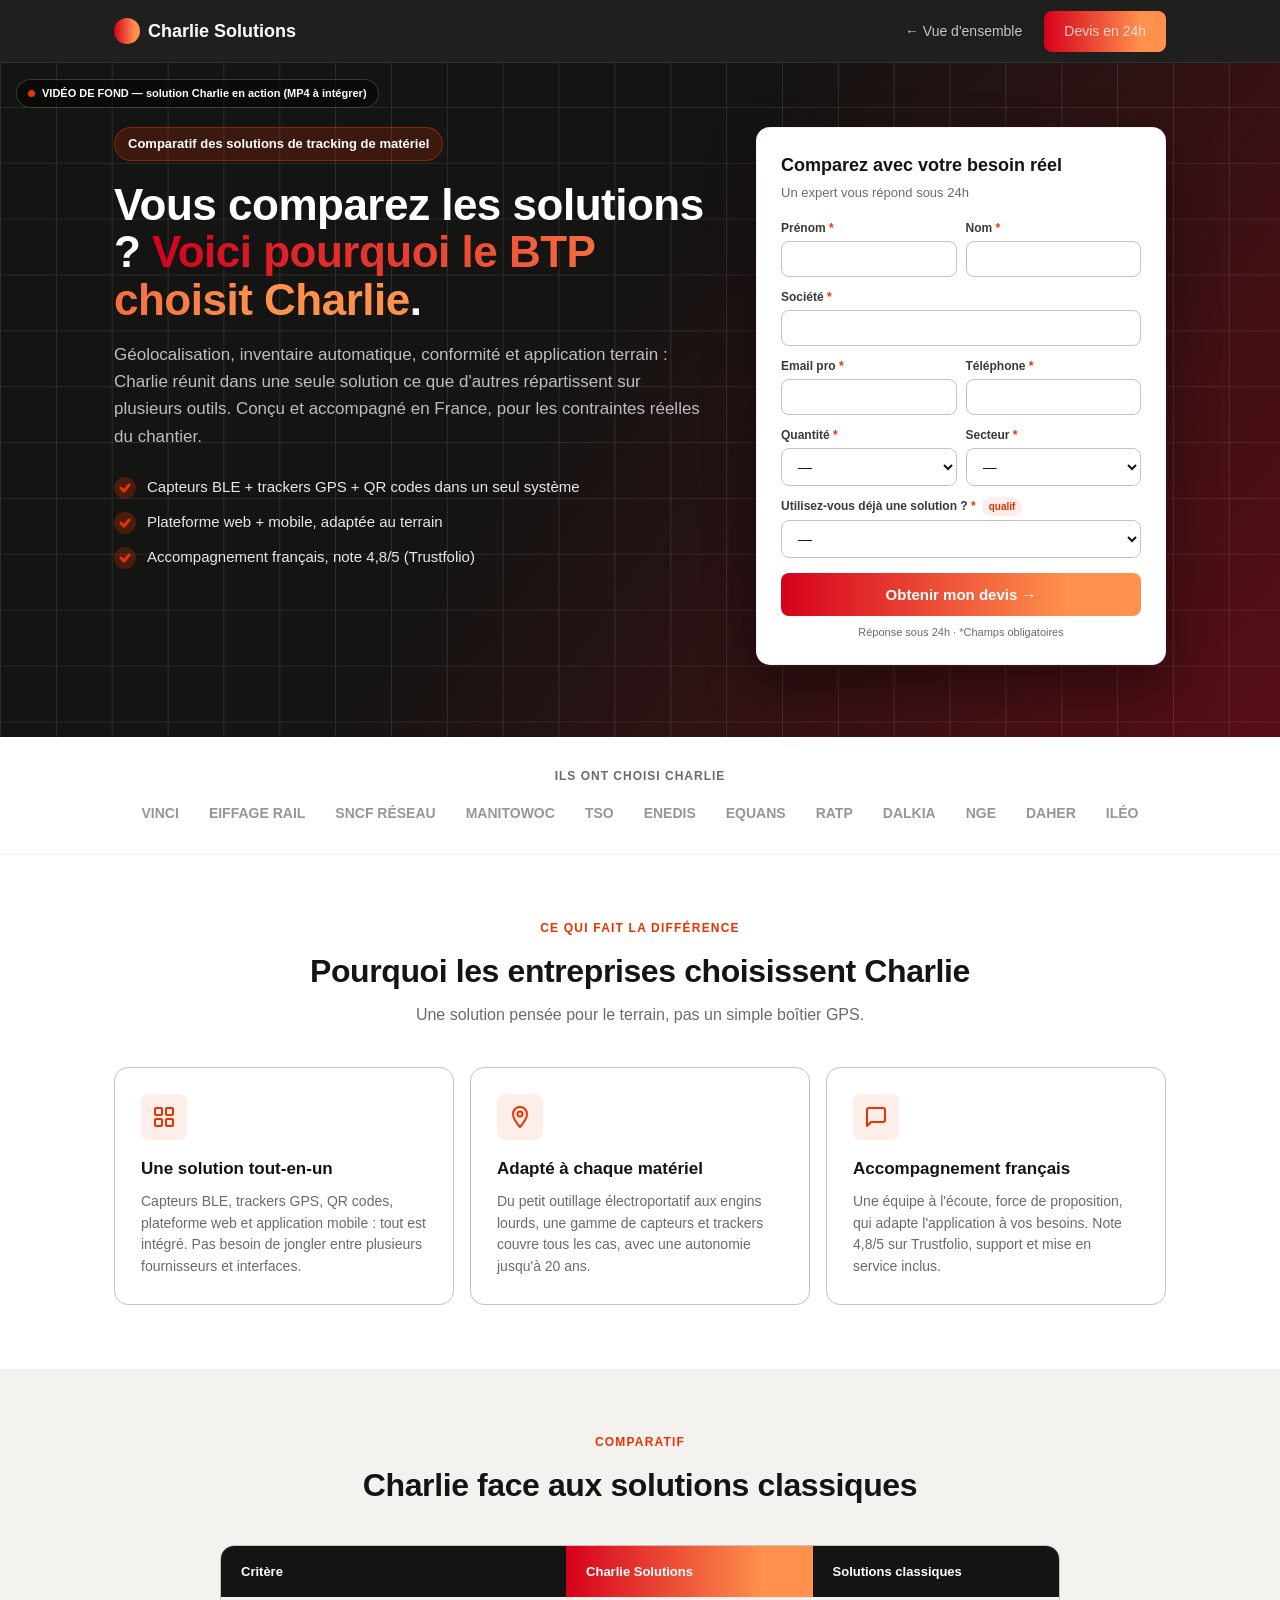
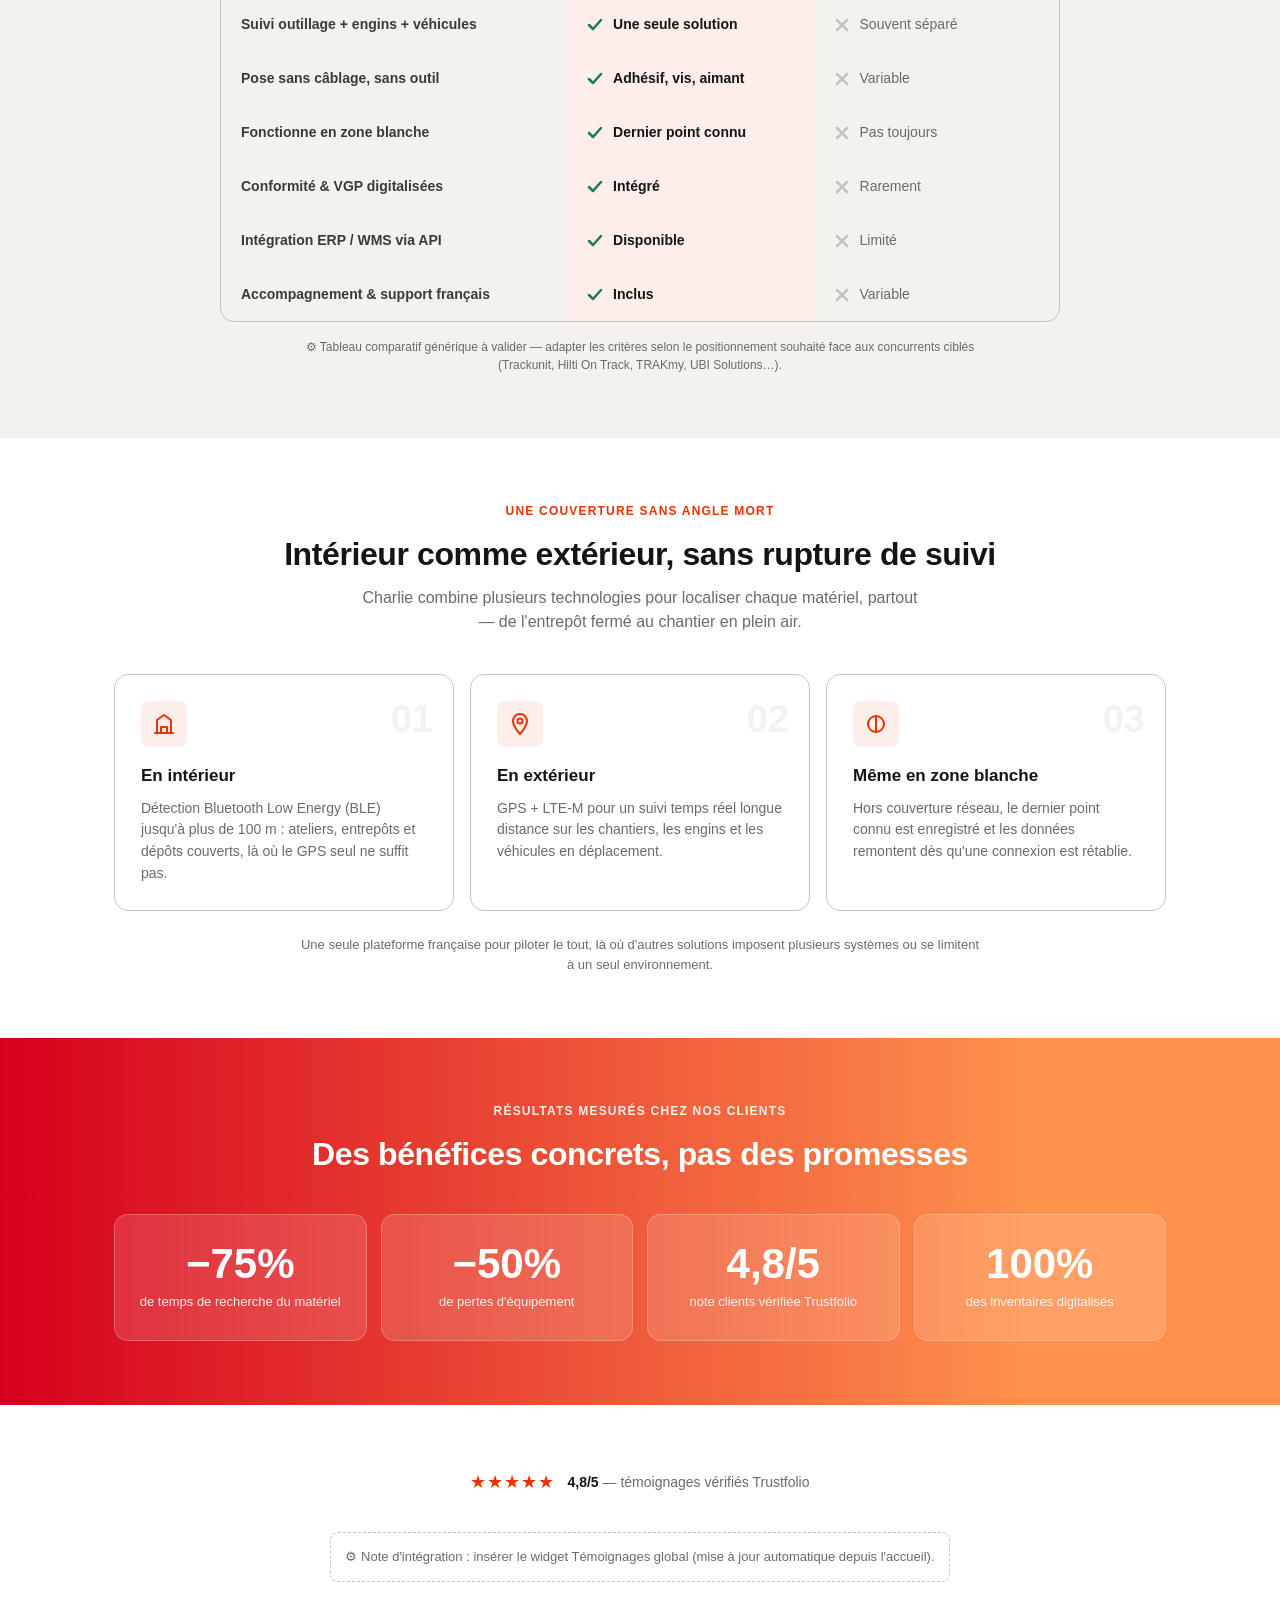
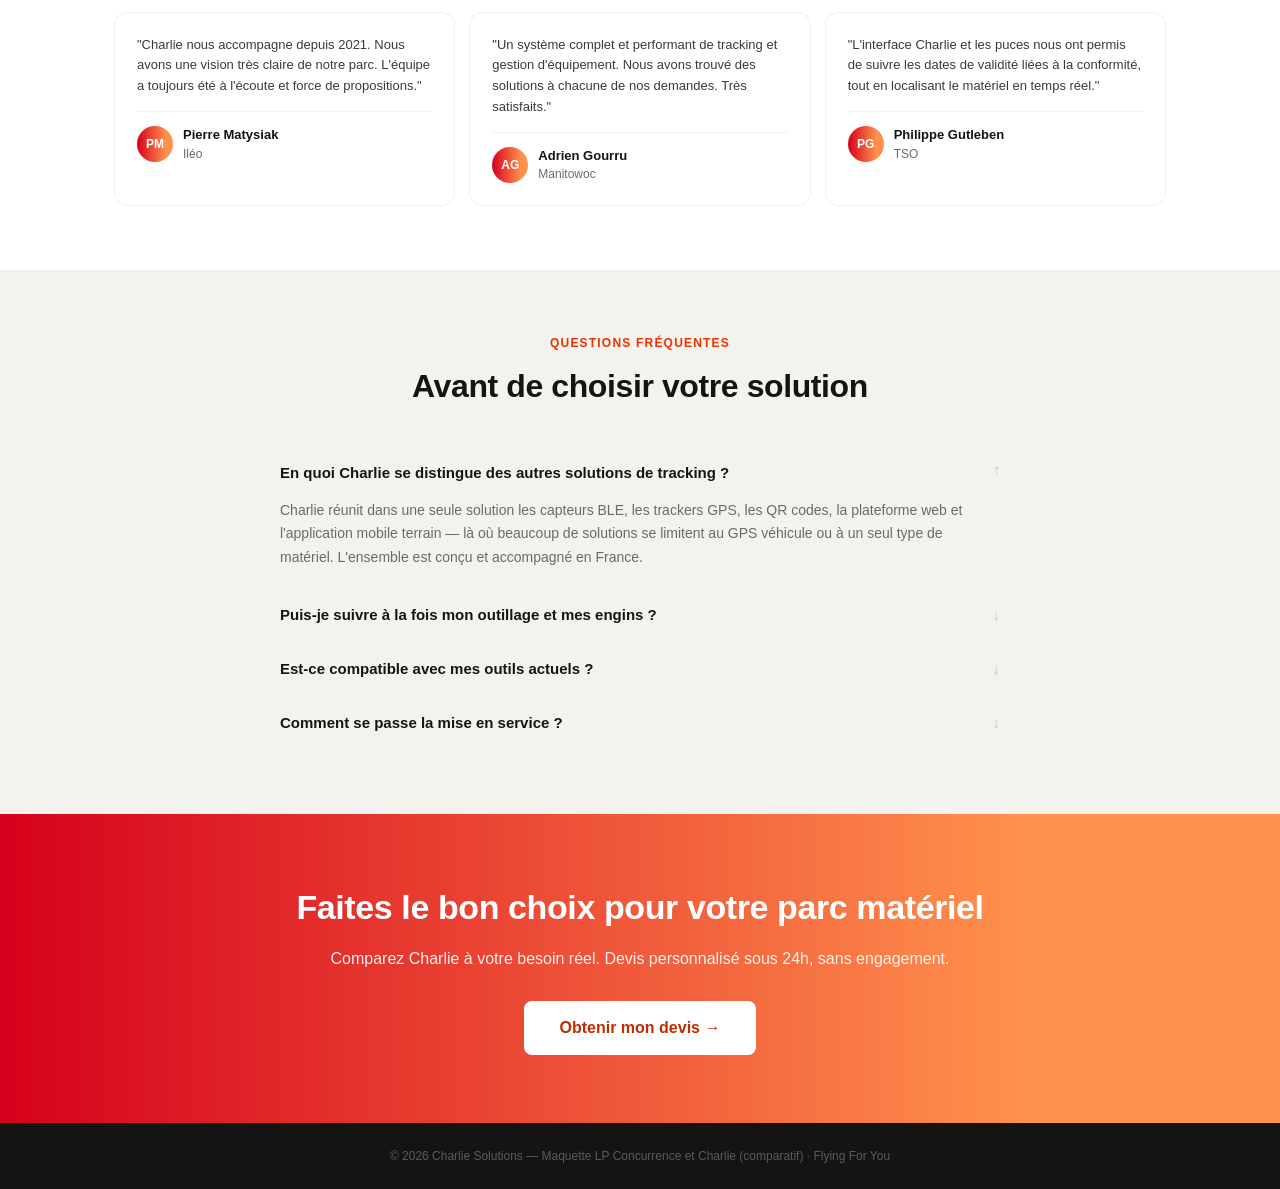
==== concurrence.html @ c3072e2a "Add files via upload" ====
<!DOCTYPE html>
<html lang="fr">
<head>
<meta charset="UTF-8">
<meta name="viewport" content="width=device-width, initial-scale=1.0">
<title>Charlie Solutions vs autres solutions de tracking de matériel | Comparatif</title>
<meta name="description" content="Vous comparez les solutions de géolocalisation et de tracking de matériel ? Découvrez pourquoi les entreprises du BTP choisissent Charlie Solutions. Devis en 24h.">
<link rel="stylesheet" href="assets/styles.css">
<style>
.cmp{max-width:840px;margin:0 auto;border:1px solid var(--g300);border-radius:var(--rl);overflow:hidden}
.cmp-row{display:grid;grid-template-columns:1.4fr 1fr 1fr}
.cmp-row > div{padding:16px 20px;border-bottom:1px solid var(--g100);display:flex;align-items:center;font-size:14px}
.cmp-row:last-child > div{border-bottom:none}
.cmp-head > div{background:var(--noir);color:#fff;font-weight:700;font-size:13px}
.cmp-head .charlie{background:var(--grad)}
.cmp .crit{color:var(--g700);font-weight:600}
.cmp .charlie-cell{background:var(--or-l);font-weight:600;color:var(--noir);gap:9px}
.cmp .other-cell{color:var(--g500);gap:9px}
.cmp svg{width:18px;height:18px;flex-shrink:0;fill:none;stroke-width:2.5;stroke-linecap:round;stroke-linejoin:round}
.cmp .yes svg{stroke:#1a7f43}
.cmp .no svg{stroke:#c4c4be}
.why-grid{display:grid;grid-template-columns:repeat(3,1fr);gap:16px}
.why-c{background:#fff;border:1px solid var(--g300);border-radius:var(--rl);padding:26px}
.why-c .ic{width:46px;height:46px;background:var(--or-l);border-radius:var(--r);display:flex;align-items:center;justify-content:center;margin-bottom:16px}
.why-c .ic svg{width:24px;height:24px;stroke:var(--or);fill:none;stroke-width:2;stroke-linecap:round;stroke-linejoin:round}
.why-c h3{font-size:17px;font-weight:700;margin-bottom:9px}
.why-c p{font-size:14px;color:var(--g500);line-height:1.55}
@media(max-width:900px){.why-grid{grid-template-columns:1fr}.cmp-row{grid-template-columns:1.2fr 1fr 1fr}.cmp-row > div{padding:12px;font-size:12px}}
</style>
</head>
<body>

<nav class="nav">
  <div class="nav-i">
    <a href="index.html" class="logo"><span class="logo-dot"></span>Charlie Solutions</a>
    <div class="nav-links"><a href="index.html">&larr; Vue d'ensemble</a><a href="#form" class="nav-cta">Devis en 24h</a></div>
  </div>
</nav>

<!-- HERO COMPARATIF -->
<section class="hero">
  <div class="hero-video-bg"><div class="vid-ph">
    <svg viewBox="0 0 1100 600" preserveAspectRatio="xMidYMid slice" xmlns="http://www.w3.org/2000/svg"><defs><pattern id="gc" width="48" height="48" patternUnits="userSpaceOnUse"><path d="M48 0H0V48" fill="none" stroke="#fff" stroke-width="1"/></pattern></defs><rect width="1100" height="600" fill="url(#gc)"/></svg>
  </div></div>
  <span class="vid-tag"><span class="dot"></span>VIDÉO DE FOND — solution Charlie en action (MP4 à intégrer)</span>
  <div class="wrap">
    <div class="hero-grid">
      <div>
        <div class="hero-eyebrow">Comparatif des solutions de tracking de matériel</div>
        <h1>Vous comparez les solutions ? <span class="hl">Voici pourquoi le BTP choisit Charlie</span>.</h1>
        <p class="hero-sub">Géolocalisation, inventaire automatique, conformité et application terrain : Charlie réunit dans une seule solution ce que d'autres répartissent sur plusieurs outils. Conçu et accompagné en France, pour les contraintes réelles du chantier.</p>
        <div class="hero-bullets">
          <div class="hb"><span class="hb-ic"><svg viewBox="0 0 12 12"><polyline points="2,6 5,9 10,3"/></svg></span>Capteurs BLE + trackers GPS + QR codes dans un seul système</div>
          <div class="hb"><span class="hb-ic"><svg viewBox="0 0 12 12"><polyline points="2,6 5,9 10,3"/></svg></span>Plateforme web + mobile, adaptée au terrain</div>
          <div class="hb"><span class="hb-ic"><svg viewBox="0 0 12 12"><polyline points="2,6 5,9 10,3"/></svg></span>Accompagnement français, note 4,8/5 (Trustfolio)</div>
        </div>
      </div>
      <div class="form-card" id="form">
        <h2>Comparez avec votre besoin réel</h2>
        <p class="fsub">Un expert vous répond sous 24h</p>
        <div class="fg-row">
          <div class="fg"><label>Prénom <span class="req">*</span></label><input type="text"></div>
          <div class="fg"><label>Nom <span class="req">*</span></label><input type="text"></div>
        </div>
        <div class="fg"><label>Société <span class="req">*</span></label><input type="text"></div>
        <div class="fg-row">
          <div class="fg"><label>Email pro <span class="req">*</span></label><input type="email"></div>
          <div class="fg"><label>Téléphone <span class="req">*</span></label><input type="tel"></div>
        </div>
        <div class="fg-row">
          <div class="fg"><label>Quantité <span class="req">*</span></label><select><option value="">—</option><option>0-100</option><option>100-250</option><option>250-500</option><option>500-1000</option><option>+1000</option></select></div>
          <div class="fg"><label>Secteur <span class="req">*</span></label><select><option value="">—</option><option>Bâtiment</option><option>TP</option><option>Ferroviaire</option><option>Recyclage</option><option>Énergie</option><option>Industrie</option><option>Logistique</option><option>Collectivités</option><option>Autre</option></select></div>
        </div>
        <div class="fg"><label>Utilisez-vous déjà une solution ? <span class="req">*</span><span class="new-badge">qualif</span></label>
          <select><option value="">—</option><option>Non, c'est un premier projet</option><option>Oui, je compare / veux changer</option><option>Oui, en complément</option></select>
        </div>
        <button class="form-btn">Obtenir mon devis →</button>
        <p class="form-foot">Réponse sous 24h · *Champs obligatoires</p>
      </div>
    </div>
  </div>
</section>

<!-- LOGOS -->
<section class="logos">
  <div class="wrap">
    <p>Ils ont choisi Charlie</p>
    <div class="logos-row">
      <span class="logo-chip">VINCI</span><span class="logo-chip">EIFFAGE RAIL</span><span class="logo-chip">SNCF RÉSEAU</span><span class="logo-chip">MANITOWOC</span><span class="logo-chip">TSO</span><span class="logo-chip">ENEDIS</span><span class="logo-chip">EQUANS</span><span class="logo-chip">RATP</span><span class="logo-chip">DALKIA</span><span class="logo-chip">NGE</span><span class="logo-chip">DAHER</span><span class="logo-chip">ILÉO</span>
    </div>
  </div>
</section>

<!-- POURQUOI CHARLIE -->
<section class="section">
  <div class="wrap">
    <p class="sec-tag">Ce qui fait la différence</p>
    <h2 class="sec-h2">Pourquoi les entreprises choisissent Charlie</h2>
    <p class="sec-intro">Une solution pensée pour le terrain, pas un simple boîtier GPS.</p>
    <div class="why-grid">
      <div class="why-c"><div class="ic"><svg viewBox="0 0 24 24"><rect x="3" y="3" width="7" height="7" rx="1"/><rect x="14" y="3" width="7" height="7" rx="1"/><rect x="3" y="14" width="7" height="7" rx="1"/><rect x="14" y="14" width="7" height="7" rx="1"/></svg></div><h3>Une solution tout-en-un</h3><p>Capteurs BLE, trackers GPS, QR codes, plateforme web et application mobile : tout est intégré. Pas besoin de jongler entre plusieurs fournisseurs et interfaces.</p></div>
      <div class="why-c"><div class="ic"><svg viewBox="0 0 24 24"><path d="M12 2a7 7 0 0 0-7 7c0 5 7 13 7 13s7-8 7-13a7 7 0 0 0-7-7z"/><circle cx="12" cy="9" r="2.5"/></svg></div><h3>Adapté à chaque matériel</h3><p>Du petit outillage électroportatif aux engins lourds, une gamme de capteurs et trackers couvre tous les cas, avec une autonomie jusqu'à 20 ans.</p></div>
      <div class="why-c"><div class="ic"><svg viewBox="0 0 24 24"><path d="M21 15a2 2 0 0 1-2 2H7l-4 4V5a2 2 0 0 1 2-2h14a2 2 0 0 1 2 2z"/></svg></div><h3>Accompagnement français</h3><p>Une équipe à l'écoute, force de proposition, qui adapte l'application à vos besoins. Note 4,8/5 sur Trustfolio, support et mise en service inclus.</p></div>
    </div>
  </div>
</section>

<!-- TABLEAU COMPARATIF -->
<section class="section gray">
  <div class="wrap">
    <p class="sec-tag">Comparatif</p>
    <h2 class="sec-h2" style="margin-bottom:36px">Charlie face aux solutions classiques</h2>
    <div class="cmp">
      <div class="cmp-row cmp-head">
        <div>Critère</div><div class="charlie">Charlie Solutions</div><div>Solutions classiques</div>
      </div>
      <div class="cmp-row">
        <div class="crit">Suivi outillage + engins + véhicules</div>
        <div class="charlie-cell yes"><svg viewBox="0 0 18 18"><polyline points="3,9 7,13 15,4"/></svg>Une seule solution</div>
        <div class="other-cell no"><svg viewBox="0 0 18 18"><line x1="4" y1="4" x2="14" y2="14"/><line x1="14" y1="4" x2="4" y2="14"/></svg>Souvent séparé</div>
      </div>
      <div class="cmp-row">
        <div class="crit">Pose sans câblage, sans outil</div>
        <div class="charlie-cell yes"><svg viewBox="0 0 18 18"><polyline points="3,9 7,13 15,4"/></svg>Adhésif, vis, aimant</div>
        <div class="other-cell no"><svg viewBox="0 0 18 18"><line x1="4" y1="4" x2="14" y2="14"/><line x1="14" y1="4" x2="4" y2="14"/></svg>Variable</div>
      </div>
      <div class="cmp-row">
        <div class="crit">Fonctionne en zone blanche</div>
        <div class="charlie-cell yes"><svg viewBox="0 0 18 18"><polyline points="3,9 7,13 15,4"/></svg>Dernier point connu</div>
        <div class="other-cell no"><svg viewBox="0 0 18 18"><line x1="4" y1="4" x2="14" y2="14"/><line x1="14" y1="4" x2="4" y2="14"/></svg>Pas toujours</div>
      </div>
      <div class="cmp-row">
        <div class="crit">Conformité &amp; VGP digitalisées</div>
        <div class="charlie-cell yes"><svg viewBox="0 0 18 18"><polyline points="3,9 7,13 15,4"/></svg>Intégré</div>
        <div class="other-cell no"><svg viewBox="0 0 18 18"><line x1="4" y1="4" x2="14" y2="14"/><line x1="14" y1="4" x2="4" y2="14"/></svg>Rarement</div>
      </div>
      <div class="cmp-row">
        <div class="crit">Intégration ERP / WMS via API</div>
        <div class="charlie-cell yes"><svg viewBox="0 0 18 18"><polyline points="3,9 7,13 15,4"/></svg>Disponible</div>
        <div class="other-cell no"><svg viewBox="0 0 18 18"><line x1="4" y1="4" x2="14" y2="14"/><line x1="14" y1="4" x2="4" y2="14"/></svg>Limité</div>
      </div>
      <div class="cmp-row">
        <div class="crit">Accompagnement &amp; support français</div>
        <div class="charlie-cell yes"><svg viewBox="0 0 18 18"><polyline points="3,9 7,13 15,4"/></svg>Inclus</div>
        <div class="other-cell no"><svg viewBox="0 0 18 18"><line x1="4" y1="4" x2="14" y2="14"/><line x1="14" y1="4" x2="4" y2="14"/></svg>Variable</div>
      </div>
    </div>
    <p style="text-align:center;font-size:12px;color:var(--g500);margin-top:16px;max-width:680px;margin-left:auto;margin-right:auto">⚙ Tableau comparatif générique à valider — adapter les critères selon le positionnement souhaité face aux concurrents ciblés (Trackunit, Hilti On Track, TRAKmy, UBI Solutions…).</p>
  </div>
</section>

<!-- INTÉRIEUR / EXTÉRIEUR — multi-technologie (différenciateur face à UBI & co) -->
<section class="section">
  <div class="wrap">
    <p class="sec-tag">Une couverture sans angle mort</p>
    <h2 class="sec-h2">Intérieur comme extérieur, sans rupture de suivi</h2>
    <p class="sec-intro">Charlie combine plusieurs technologies pour localiser chaque matériel, partout — de l'entrepôt fermé au chantier en plein air.</p>
    <div class="how-grid">
      <div class="how-c"><div class="hc-ic"><svg viewBox="0 0 24 24"><path d="M3 21h18M5 21V8l7-5 7 5v13"/><path d="M9 21v-6h6v6"/></svg></div><h3>En intérieur</h3><p>Détection Bluetooth Low Energy (BLE) jusqu'à plus de 100 m : ateliers, entrepôts et dépôts couverts, là où le GPS seul ne suffit pas.</p></div>
      <div class="how-c"><div class="hc-ic"><svg viewBox="0 0 24 24"><path d="M12 2a7 7 0 0 0-7 7c0 5 7 13 7 13s7-8 7-13a7 7 0 0 0-7-7z"/><circle cx="12" cy="9" r="2.5"/></svg></div><h3>En extérieur</h3><p>GPS + LTE-M pour un suivi temps réel longue distance sur les chantiers, les engins et les véhicules en déplacement.</p></div>
      <div class="how-c"><div class="hc-ic"><svg viewBox="0 0 24 24"><path d="M4 12a8 8 0 0 1 8-8 8 8 0 0 1 8 8"/><path d="M4 12a8 8 0 0 0 8 8 8 8 0 0 0 8-8"/><path d="M12 4v16"/></svg></div><h3>Même en zone blanche</h3><p>Hors couverture réseau, le dernier point connu est enregistré et les données remontent dès qu'une connexion est rétablie.</p></div>
    </div>
    <p style="text-align:center;font-size:13px;color:var(--g500);margin-top:24px;max-width:680px;margin-left:auto;margin-right:auto">Une seule plateforme française pour piloter le tout, là où d'autres solutions imposent plusieurs systèmes ou se limitent à un seul environnement.</p>
  </div>
</section>

<!-- STATS -->
<section class="section red">
  <div class="wrap">
    <p class="sec-tag">Résultats mesurés chez nos clients</p>
    <h2 class="sec-h2" style="margin-bottom:36px">Des bénéfices concrets, pas des promesses</h2>
    <div class="stats-grid">
      <div class="stat"><div class="num">−75%</div><div class="lbl">de temps de recherche du matériel</div></div>
      <div class="stat"><div class="num">−50%</div><div class="lbl">de pertes d'équipement</div></div>
      <div class="stat"><div class="num">4,8/5</div><div class="lbl">note clients vérifiée Trustfolio</div></div>
      <div class="stat"><div class="num">100%</div><div class="lbl">des inventaires digitalisés</div></div>
    </div>
  </div>
</section>

<!-- TESTIMONIALS -->
<section class="section">
  <div class="wrap">
    <div class="testi-head"><span style="color:var(--or);font-size:18px;letter-spacing:1px">★★★★★</span><span style="font-size:14px;color:var(--g500)"><strong style="color:var(--noir)">4,8/5</strong> — témoignages vérifiés Trustfolio</span></div>
    <div class="testi-note">⚙ Note d'intégration : insérer le widget Témoignages global (mise à jour automatique depuis l'accueil).</div>
    <div class="testi-grid">
      <div class="tc"><p class="q">"Charlie nous accompagne depuis 2021. Nous avons une vision très claire de notre parc. L'équipe a toujours été à l'écoute et force de propositions."</p><div class="a"><div class="av">PM</div><div><div class="nm">Pierre Matysiak</div><div class="co">Iléo</div></div></div></div>
      <div class="tc"><p class="q">"Un système complet et performant de tracking et gestion d'équipement. Nous avons trouvé des solutions à chacune de nos demandes. Très satisfaits."</p><div class="a"><div class="av">AG</div><div><div class="nm">Adrien Gourru</div><div class="co">Manitowoc</div></div></div></div>
      <div class="tc"><p class="q">"L'interface Charlie et les puces nous ont permis de suivre les dates de validité liées à la conformité, tout en localisant le matériel en temps réel."</p><div class="a"><div class="av">PG</div><div><div class="nm">Philippe Gutleben</div><div class="co">TSO</div></div></div></div>
    </div>
  </div>
</section>

<!-- FAQ comparatif -->
<section class="section gray">
  <div class="wrap">
    <p class="sec-tag">Questions fréquentes</p>
    <h2 class="sec-h2" style="margin-bottom:36px">Avant de choisir votre solution</h2>
    <div class="faq-wrap">
      <div class="faq-item open"><button class="faq-q" onclick="tf(this)">En quoi Charlie se distingue des autres solutions de tracking ?<span class="faq-ar">↓</span></button><div class="faq-a"><p>Charlie réunit dans une seule solution les capteurs BLE, les trackers GPS, les QR codes, la plateforme web et l'application mobile terrain — là où beaucoup de solutions se limitent au GPS véhicule ou à un seul type de matériel. L'ensemble est conçu et accompagné en France.</p></div></div>
      <div class="faq-item"><button class="faq-q" onclick="tf(this)">Puis-je suivre à la fois mon outillage et mes engins ?<span class="faq-ar">↓</span></button><div class="faq-a"><p>Oui. La gamme couvre le petit outillage électroportatif (capteurs Lite) jusqu'aux engins et véhicules (trackers GPS + LTE-M), avec une seule plateforme pour tout piloter.</p></div></div>
      <div class="faq-item"><button class="faq-q" onclick="tf(this)">Est-ce compatible avec mes outils actuels ?<span class="faq-ar">↓</span></button><div class="faq-a"><p>Oui, l'API Charlie permet l'intégration avec la plupart des ERP et WMS. De nombreux clients l'ont déjà connectée à leurs outils internes, avec accompagnement technique.</p></div></div>
      <div class="faq-item"><button class="faq-q" onclick="tf(this)">Comment se passe la mise en service ?<span class="faq-ar">↓</span></button><div class="faq-a"><p>Les capteurs se posent sans outil (adhésif, vis, rivet ou aimant) et nos équipes vous accompagnent à la mise en service, avec un support technique et une adaptation de l'application à vos besoins.</p></div></div>
    </div>
  </div>
</section>

<!-- CTA -->
<section class="cta">
  <div class="wrap">
    <h2>Faites le bon choix pour votre parc matériel</h2>
    <p>Comparez Charlie à votre besoin réel. Devis personnalisé sous 24h, sans engagement.</p>
    <a href="#form" class="cta-btn">Obtenir mon devis →</a>
  </div>
</section>

<footer><p>© 2026 Charlie Solutions — Maquette LP Concurrence et Charlie (comparatif) · Flying For You</p></footer>

<script>
function tf(b){var i=b.closest('.faq-item');var o=i.classList.contains('open');document.querySelectorAll('.faq-item.open').forEach(function(e){e.classList.remove('open')});if(!o)i.classList.add('open')}
</script>
</body>
</html>
---- assets/styles.css ----
/* ============================================================
   CHARLIE SOLUTIONS — Design system partagé (maquettes LP)
   Charte : rouge #eb3300 + gradient #d6001c -> #FF914D
   ============================================================ */
:root{
  --or:#eb3300;
  --or-d:#c22a00;
  --or-l:#fdeee9;
  --grad:linear-gradient(to right,#d6001c 0%,#FF914D 80%);
  --noir:#141412;
  --noir2:#1f1f1c;
  --g700:#3a3a37;
  --g500:#6b6b66;
  --g300:#c4c4be;
  --g100:#f3f2ef;
  --blanc:#ffffff;
  --r:8px;
  --rl:14px;
  --shadow:0 8px 30px rgba(0,0,0,.12);
  --shadow-lg:0 20px 50px rgba(0,0,0,.4);
}
*{margin:0;padding:0;box-sizing:border-box}
html{scroll-behavior:smooth}
body{font-family:'Helvetica Neue',Arial,sans-serif;color:var(--noir);background:var(--blanc);-webkit-font-smoothing:antialiased;line-height:1.5}
img{max-width:100%;display:block}
.wrap{max-width:1100px;margin:0 auto;padding:0 24px}

/* NAV */
.nav{position:sticky;top:0;z-index:100;background:rgba(20,20,18,.95);backdrop-filter:blur(8px);border-bottom:1px solid rgba(255,255,255,.08)}
.nav-i{max-width:1100px;margin:0 auto;padding:0 24px;display:flex;align-items:center;justify-content:space-between;height:62px}
.logo{display:flex;align-items:center;gap:8px;font-weight:700;font-size:18px;color:#fff;text-decoration:none}
.logo-dot{width:26px;height:26px;background:var(--grad);border-radius:50%}
.nav-links{display:flex;gap:22px;align-items:center}
.nav-links a{color:rgba(255,255,255,.75);text-decoration:none;font-size:14px;font-weight:500}
.nav-links a:hover{color:#fff}
.nav-cta{background:var(--grad);color:#fff;border:none;padding:10px 20px;border-radius:var(--r);font-size:14px;font-weight:600;cursor:pointer;text-decoration:none}

/* HERO */
.hero{position:relative;background:var(--noir);overflow:hidden;padding:64px 0 72px}
.hero-video-bg{position:absolute;inset:0;z-index:0;overflow:hidden}
.hero-video-bg .vid-ph{width:100%;height:100%;background:
  linear-gradient(125deg,rgba(20,20,18,.93) 0%,rgba(20,20,18,.72) 45%,rgba(214,0,28,.35) 100%);
  position:relative}
.hero-video-bg svg{position:absolute;inset:0;width:100%;height:100%;opacity:.18}
.vid-tag{position:absolute;top:16px;left:16px;z-index:3;display:inline-flex;align-items:center;gap:7px;background:rgba(0,0,0,.5);color:#fff;font-size:11px;font-weight:600;padding:5px 11px;border-radius:100px;border:1px solid rgba(255,255,255,.18)}
.vid-tag .dot{width:7px;height:7px;background:var(--or);border-radius:50%}
.hero-grid{position:relative;z-index:2;display:grid;grid-template-columns:1fr 410px;gap:48px;align-items:start}
.hero-eyebrow{display:inline-flex;align-items:center;gap:7px;background:rgba(235,51,0,.18);color:#fff;font-size:13px;font-weight:600;padding:6px 13px;border-radius:100px;margin-bottom:20px;border:1px solid rgba(235,51,0,.45)}
.hero h1{font-size:44px;line-height:1.08;font-weight:700;margin-bottom:18px;letter-spacing:-.5px;color:#fff}
.hero h1 .hl{background:var(--grad);-webkit-background-clip:text;background-clip:text;-webkit-text-fill-color:transparent}
.hero-sub{font-size:17px;color:rgba(255,255,255,.72);line-height:1.6;margin-bottom:26px}
.hero-bullets{display:flex;flex-direction:column;gap:12px}
.hb{display:flex;align-items:flex-start;gap:11px;font-size:15px;color:rgba(255,255,255,.9)}
.hb-ic{width:22px;height:22px;background:rgba(235,51,0,.25);border-radius:50%;display:flex;align-items:center;justify-content:center;flex-shrink:0;margin-top:1px}
.hb-ic svg{width:12px;height:12px;stroke:var(--or);stroke-width:3;fill:none;stroke-linecap:round;stroke-linejoin:round}

/* FORM */
.form-card{background:#fff;border-radius:var(--rl);padding:24px;box-shadow:var(--shadow-lg);border:1px solid rgba(0,0,0,.05)}
.form-card h2{font-size:18px;font-weight:700;margin-bottom:4px}
.form-card .fsub{font-size:13px;color:var(--g500);margin-bottom:16px}
.fg{margin-bottom:11px}
.fg label{display:block;font-size:12px;font-weight:600;color:var(--g700);margin-bottom:4px}
.fg label .req{color:var(--or)}
.fg input,.fg select,.fg textarea{width:100%;padding:9px 12px;border:1.5px solid var(--g300);border-radius:var(--r);font-size:14px;font-family:inherit;color:var(--noir);background:#fff;outline:none;transition:border-color .15s}
.fg input:focus,.fg select:focus,.fg textarea:focus{border-color:var(--or)}
.fg textarea{resize:none;height:38px}
.fg-row{display:grid;grid-template-columns:1fr 1fr;gap:9px}
.form-btn{width:100%;background:var(--grad);color:#fff;border:none;padding:13px;border-radius:var(--r);font-size:15px;font-weight:700;cursor:pointer;margin-top:4px;font-family:inherit;transition:filter .15s}
.form-btn:hover{filter:brightness(1.07)}
.form-foot{font-size:11px;color:var(--g500);text-align:center;margin-top:8px}
.new-badge{display:inline-block;font-size:10px;font-weight:700;color:var(--or);background:var(--or-l);padding:2px 7px;border-radius:100px;margin-left:6px;vertical-align:middle}

/* LOGOS */
.logos{background:#fff;padding:30px 0;border-bottom:1px solid var(--g100)}
.logos p{text-align:center;font-size:12px;font-weight:700;color:var(--g500);text-transform:uppercase;letter-spacing:1px;margin-bottom:18px}
.logos-row{display:flex;align-items:center;justify-content:center;flex-wrap:wrap;gap:14px 30px}
.logo-chip{font-size:14px;font-weight:700;color:var(--g500);white-space:nowrap;opacity:.7}

/* SECTIONS */
.section{padding:64px 0}
.sec-tag{font-size:12px;font-weight:700;color:var(--or);text-transform:uppercase;letter-spacing:1.2px;margin-bottom:10px;text-align:center}
.sec-h2{font-size:32px;font-weight:700;text-align:center;letter-spacing:-.4px;margin-bottom:8px}
.sec-h2 .hl{background:var(--grad);-webkit-background-clip:text;background-clip:text;-webkit-text-fill-color:transparent}
.sec-intro{text-align:center;color:var(--g500);font-size:16px;max-width:560px;margin:0 auto 40px}

.dark{background:var(--noir);color:#fff}
.dark .sec-h2{color:#fff}
.dark .sec-intro{color:rgba(255,255,255,.6)}
.gray{background:var(--g100)}

/* PROBLEM cards */
.prob-grid{display:grid;grid-template-columns:repeat(3,1fr);gap:16px}
.prob-card{background:var(--noir2);border:1px solid rgba(255,255,255,.08);border-radius:var(--rl);padding:28px}
.prob-card .pc-ic{width:46px;height:46px;background:rgba(235,51,0,.18);border-radius:var(--r);display:flex;align-items:center;justify-content:center;margin-bottom:14px}
.prob-card .pc-ic svg{width:24px;height:24px;stroke:var(--or);fill:none;stroke-width:2;stroke-linecap:round;stroke-linejoin:round}
.prob-card h3{font-size:30px;font-weight:700;margin-bottom:6px;background:var(--grad);-webkit-background-clip:text;background-clip:text;-webkit-text-fill-color:transparent;display:inline-block}
.prob-card p{font-size:14px;color:rgba(255,255,255,.62);line-height:1.55}

/* STATS (gradient) */
.red{background:var(--grad)}
.red .sec-tag{color:rgba(255,255,255,.9)}
.red .sec-h2{color:#fff}
.stats-grid{display:grid;grid-template-columns:repeat(4,1fr);gap:14px}
.stat{background:rgba(255,255,255,.14);border:1px solid rgba(255,255,255,.22);border-radius:var(--rl);padding:28px 18px;text-align:center;backdrop-filter:blur(2px)}
.stat .num{font-size:42px;font-weight:700;color:#fff;line-height:1}
.stat .lbl{font-size:13px;color:rgba(255,255,255,.9);margin-top:8px;line-height:1.4}

/* EXPERTISE */
.exp-grid{display:grid;grid-template-columns:repeat(3,1fr);gap:16px}
.exp-c{border:1px solid var(--g300);border-radius:var(--rl);overflow:hidden;background:#fff;transition:transform .2s,box-shadow .2s}
.exp-c:hover{transform:translateY(-4px);box-shadow:var(--shadow)}
.exp-img{width:100%;height:170px;background:var(--g100);display:block}
.exp-body{padding:22px}
.exp-c h3{font-size:17px;font-weight:700;margin-bottom:10px}
.exp-c ul{list-style:none;display:flex;flex-direction:column;gap:7px}
.exp-c li{font-size:13px;color:var(--g700);display:flex;gap:8px;line-height:1.45}
.exp-c li::before{content:'';width:6px;height:6px;background:var(--grad);border-radius:50%;margin-top:6px;flex-shrink:0}

/* HOW */
.how-grid{display:grid;grid-template-columns:repeat(3,1fr);gap:16px;counter-reset:s}
.how-c{background:#fff;border:1px solid var(--g300);border-radius:var(--rl);padding:26px;position:relative;counter-increment:s}
.how-c::before{content:"0" counter(s);font-size:38px;font-weight:700;color:var(--g100);position:absolute;top:16px;right:20px}
.how-c .hc-ic{width:46px;height:46px;background:var(--or-l);border-radius:var(--r);display:flex;align-items:center;justify-content:center;margin-bottom:16px}
.how-c .hc-ic svg{width:24px;height:24px;stroke:var(--or);fill:none;stroke-width:2;stroke-linecap:round;stroke-linejoin:round}
.how-c h3{font-size:17px;font-weight:700;margin-bottom:9px}
.how-c p{font-size:14px;color:var(--g500);line-height:1.55}

/* VIDEO testimonial */
.video-sec{background:var(--noir);padding:64px 0}
.video-sec .sec-h2{color:#fff}
.video-frame{max-width:820px;margin:24px auto 0;border-radius:var(--rl);overflow:hidden;position:relative;aspect-ratio:16/9;background:linear-gradient(120deg,rgba(20,20,18,.6),rgba(214,0,28,.25));display:flex;align-items:center;justify-content:center;border:1px solid rgba(255,255,255,.1)}
.play-btn{width:74px;height:74px;background:var(--grad);border-radius:50%;display:flex;align-items:center;justify-content:center;box-shadow:0 8px 30px rgba(214,0,28,.5);cursor:pointer}
.play-btn svg{width:26px;height:26px;fill:#fff;margin-left:4px}
.video-cap{text-align:center;color:rgba(255,255,255,.55);font-size:13px;margin-top:16px}

/* TESTIMONIALS */
.testi-head{display:flex;align-items:center;justify-content:center;gap:12px;margin-bottom:36px}
.testi-grid{display:grid;grid-template-columns:repeat(3,1fr);gap:14px}
.tc{background:#fff;border-radius:var(--rl);padding:22px;border:1px solid rgba(0,0,0,.06)}
.tc .q{font-size:13px;color:var(--g700);line-height:1.6;margin-bottom:14px}
.tc .a{display:flex;align-items:center;gap:10px;border-top:1px solid var(--g100);padding-top:13px}
.tc .av{width:36px;height:36px;border-radius:50%;background:var(--grad);color:#fff;font-weight:700;font-size:12px;display:flex;align-items:center;justify-content:center;flex-shrink:0}
.tc .nm{font-size:13px;font-weight:700}
.tc .co{font-size:12px;color:var(--g500)}
.testi-note{text-align:center;font-size:13px;color:var(--g500);background:#fff;border:1px dashed var(--g300);border-radius:var(--r);padding:14px;max-width:620px;margin:0 auto 30px;line-height:1.55}

/* FAQ */
.faq-wrap{max-width:720px;margin:0 auto}
.faq-item{border-bottom:1px solid var(--g100)}
.faq-q{width:100%;background:none;border:none;text-align:left;padding:18px 0;font-size:15px;font-weight:600;color:var(--noir);cursor:pointer;display:flex;justify-content:space-between;gap:16px;font-family:inherit}
.faq-q:hover{color:var(--or)}
.faq-ar{color:var(--g300);transition:transform .25s;flex-shrink:0}
.faq-a{max-height:0;overflow:hidden;transition:max-height .3s}
.faq-a p{font-size:14px;color:var(--g500);line-height:1.65;padding-bottom:18px}
.faq-item.open .faq-ar{transform:rotate(180deg)}
.faq-item.open .faq-a{max-height:260px}

/* CTA */
.cta{background:var(--grad);padding:68px 0;text-align:center}
.cta h2{font-size:34px;font-weight:700;color:#fff;margin-bottom:14px;letter-spacing:-.4px}
.cta p{color:rgba(255,255,255,.9);font-size:16px;margin-bottom:30px}
.cta-btn{display:inline-block;background:#fff;color:var(--or-d);padding:15px 36px;border-radius:var(--r);font-size:16px;font-weight:700;text-decoration:none;border:none;cursor:pointer;font-family:inherit;transition:transform .15s}
.cta-btn:hover{transform:translateY(-2px)}

footer{padding:24px 0;background:var(--noir);text-align:center}
footer p{font-size:12px;color:rgba(255,255,255,.3)}

@media(max-width:900px){
  .hero-grid{grid-template-columns:1fr;gap:32px}
  .prob-grid,.stats-grid,.exp-grid,.how-grid,.testi-grid{grid-template-columns:1fr}
  .hero h1{font-size:32px}
  .nav-links{display:none}
}

/* ===== Bloc 3 piliers (domaines d'expertise façon site) ===== */
.pillars{display:grid;grid-template-columns:repeat(3,1fr);gap:18px}
.pillar{background:var(--g100);border-radius:var(--rl);padding:32px 26px;display:flex;flex-direction:column}
.pillar h3{font-size:24px;font-weight:700;color:var(--or);text-align:center;margin-bottom:18px;letter-spacing:-.3px}
.pillar > p{font-size:14px;color:var(--g700);line-height:1.6;margin-bottom:14px}
.pillar ul{list-style:none;display:flex;flex-direction:column;gap:9px;margin-bottom:14px}
.pillar li{font-size:14px;color:var(--g700);display:flex;gap:9px;line-height:1.45}
.pillar li::before{content:'';width:6px;height:6px;background:var(--grad);border-radius:50%;margin-top:7px;flex-shrink:0}
.pillar .close{font-size:14px;color:var(--g700);font-weight:600;line-height:1.5;margin-top:auto;margin-bottom:18px}
.pillar .preview{border-radius:var(--r);overflow:hidden;background:#fff;border:1px solid var(--g300)}
.pillar .preview svg{display:block;width:100%}
.pillars-cta{text-align:center;margin-top:32px}
@media(max-width:900px){.pillars{grid-template-columns:1fr}}
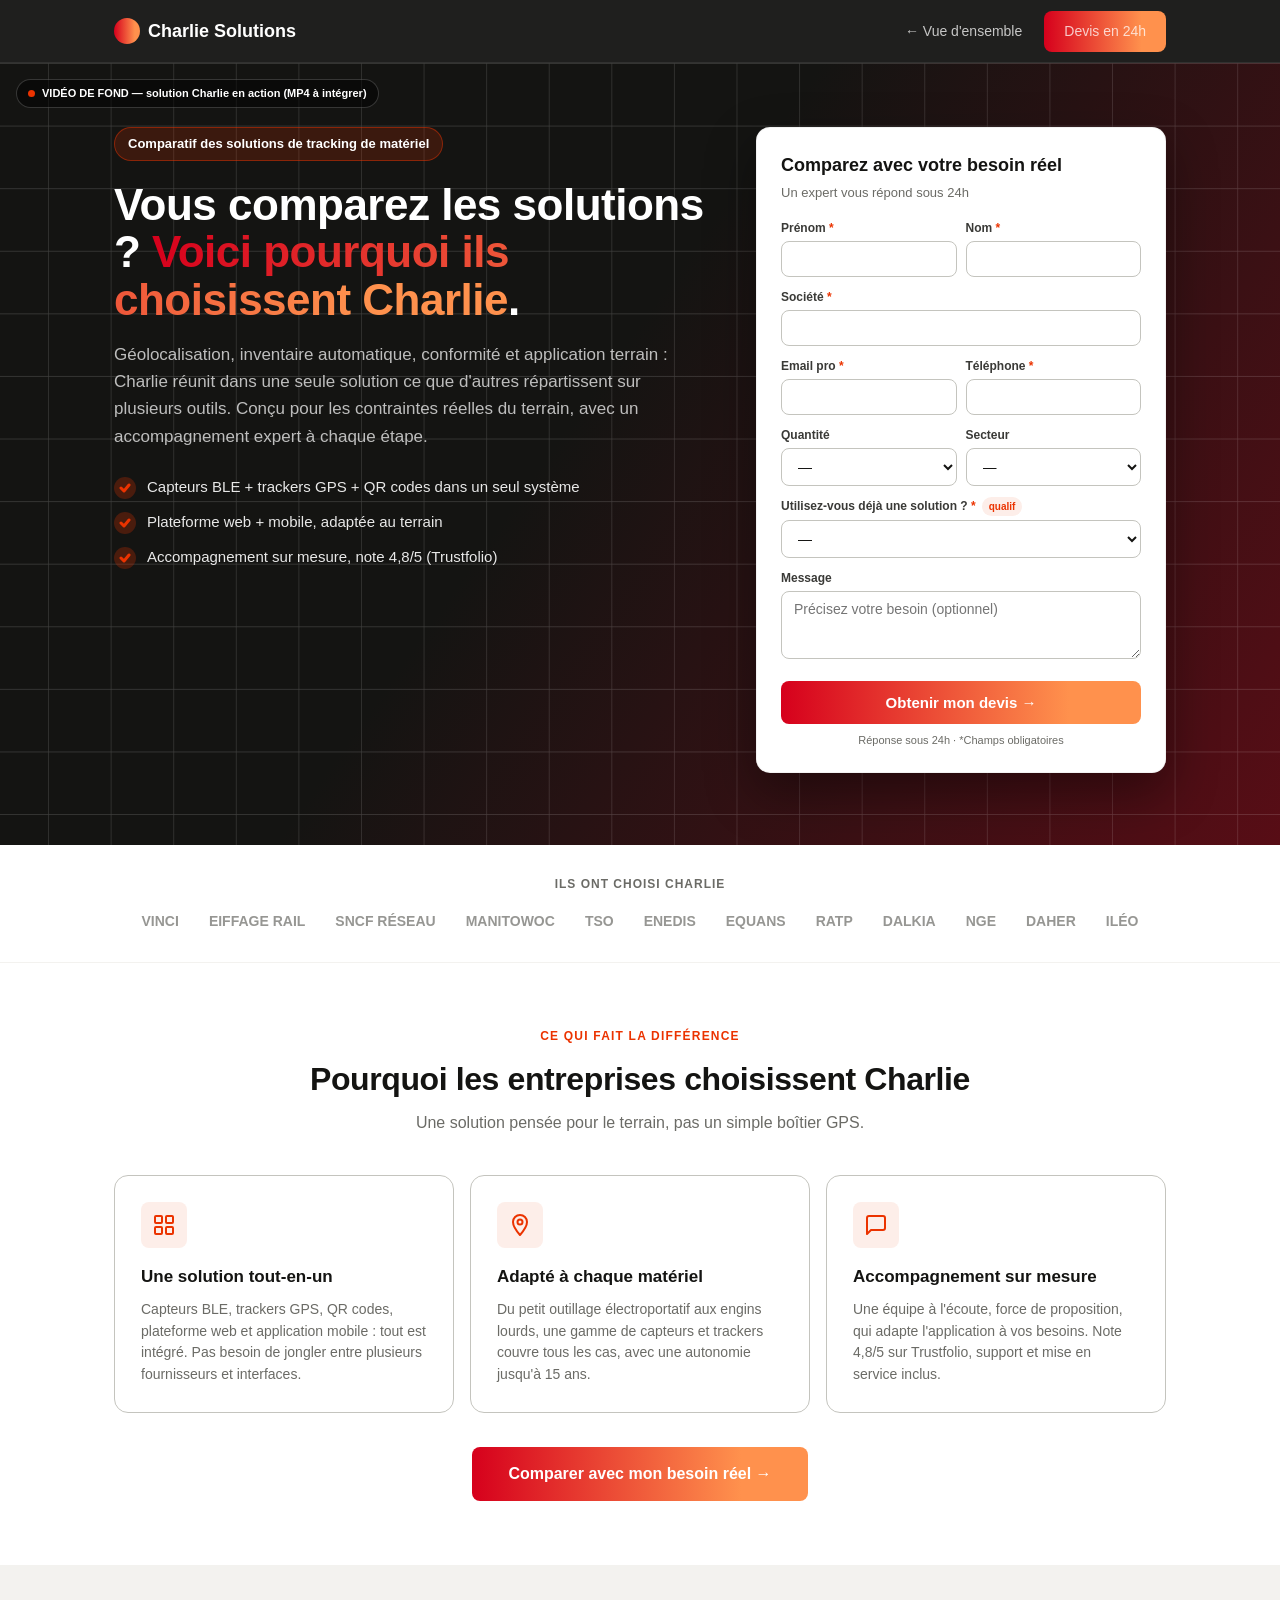
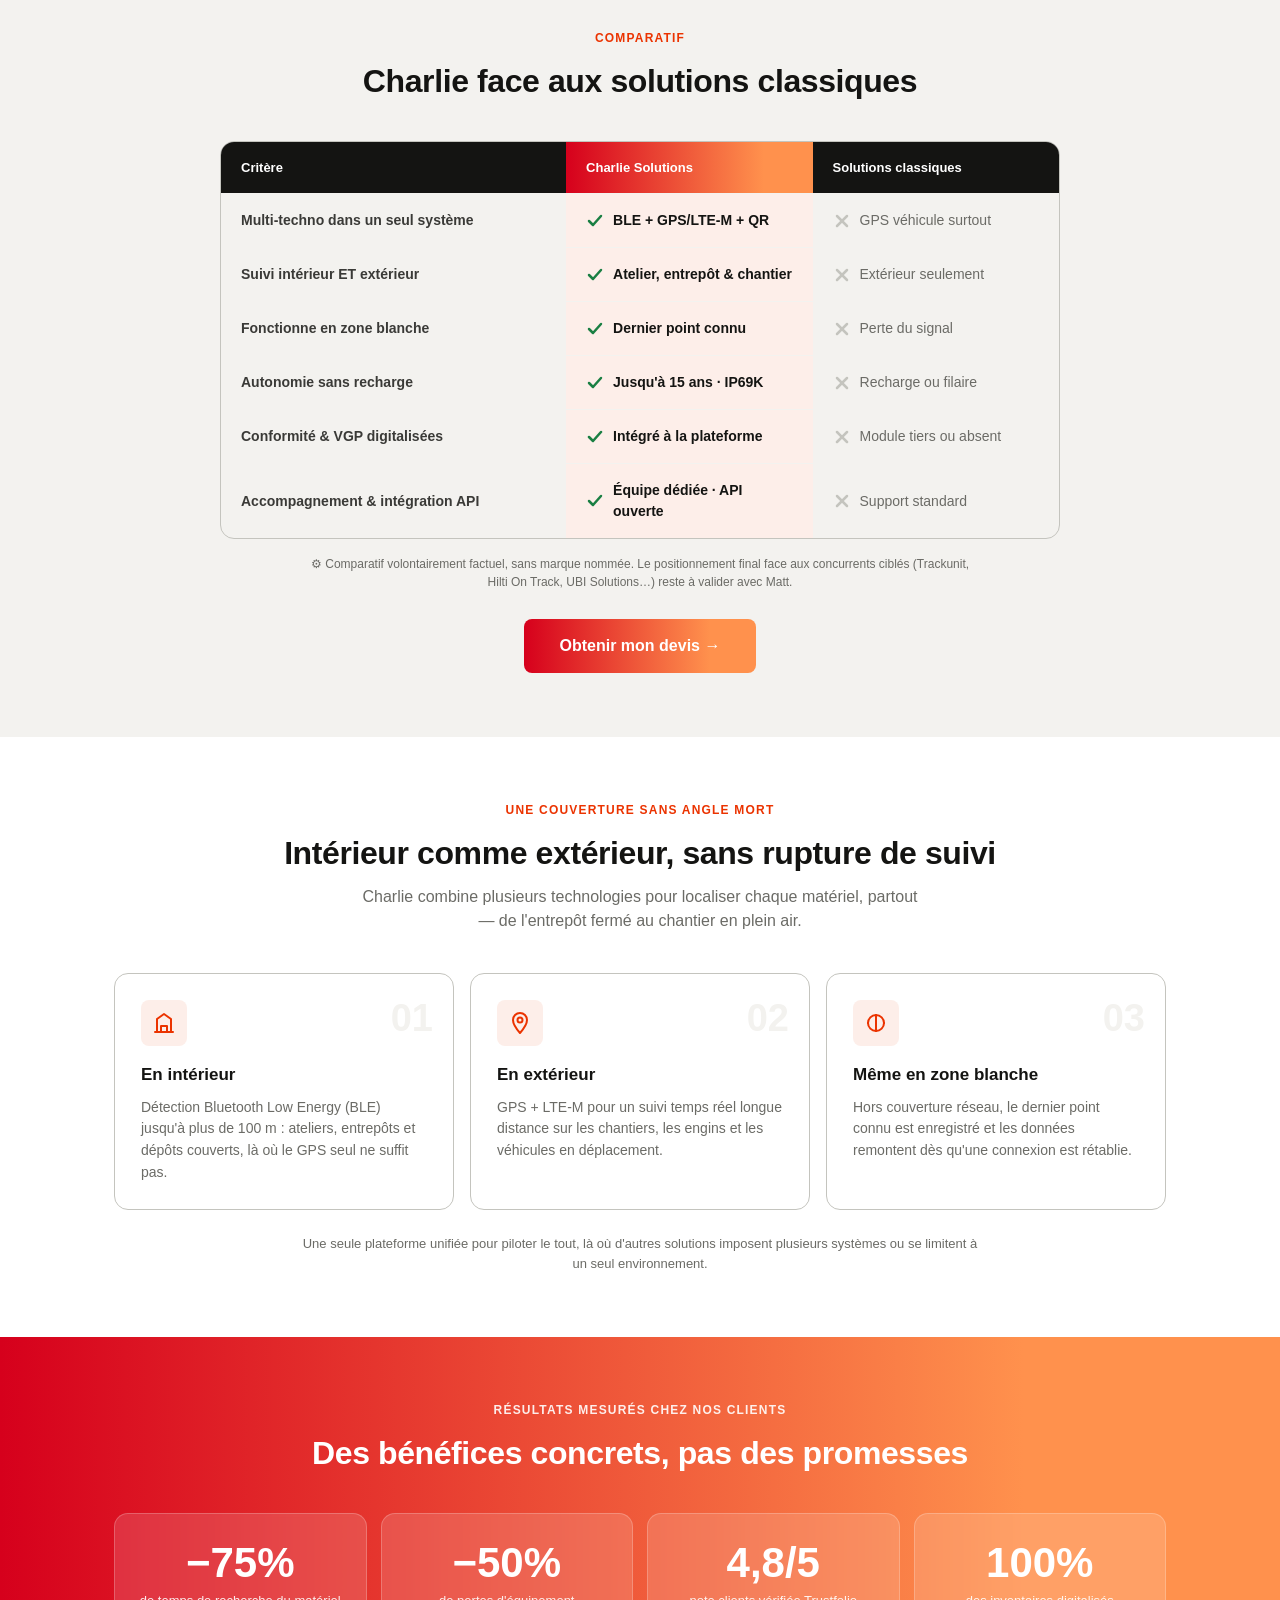
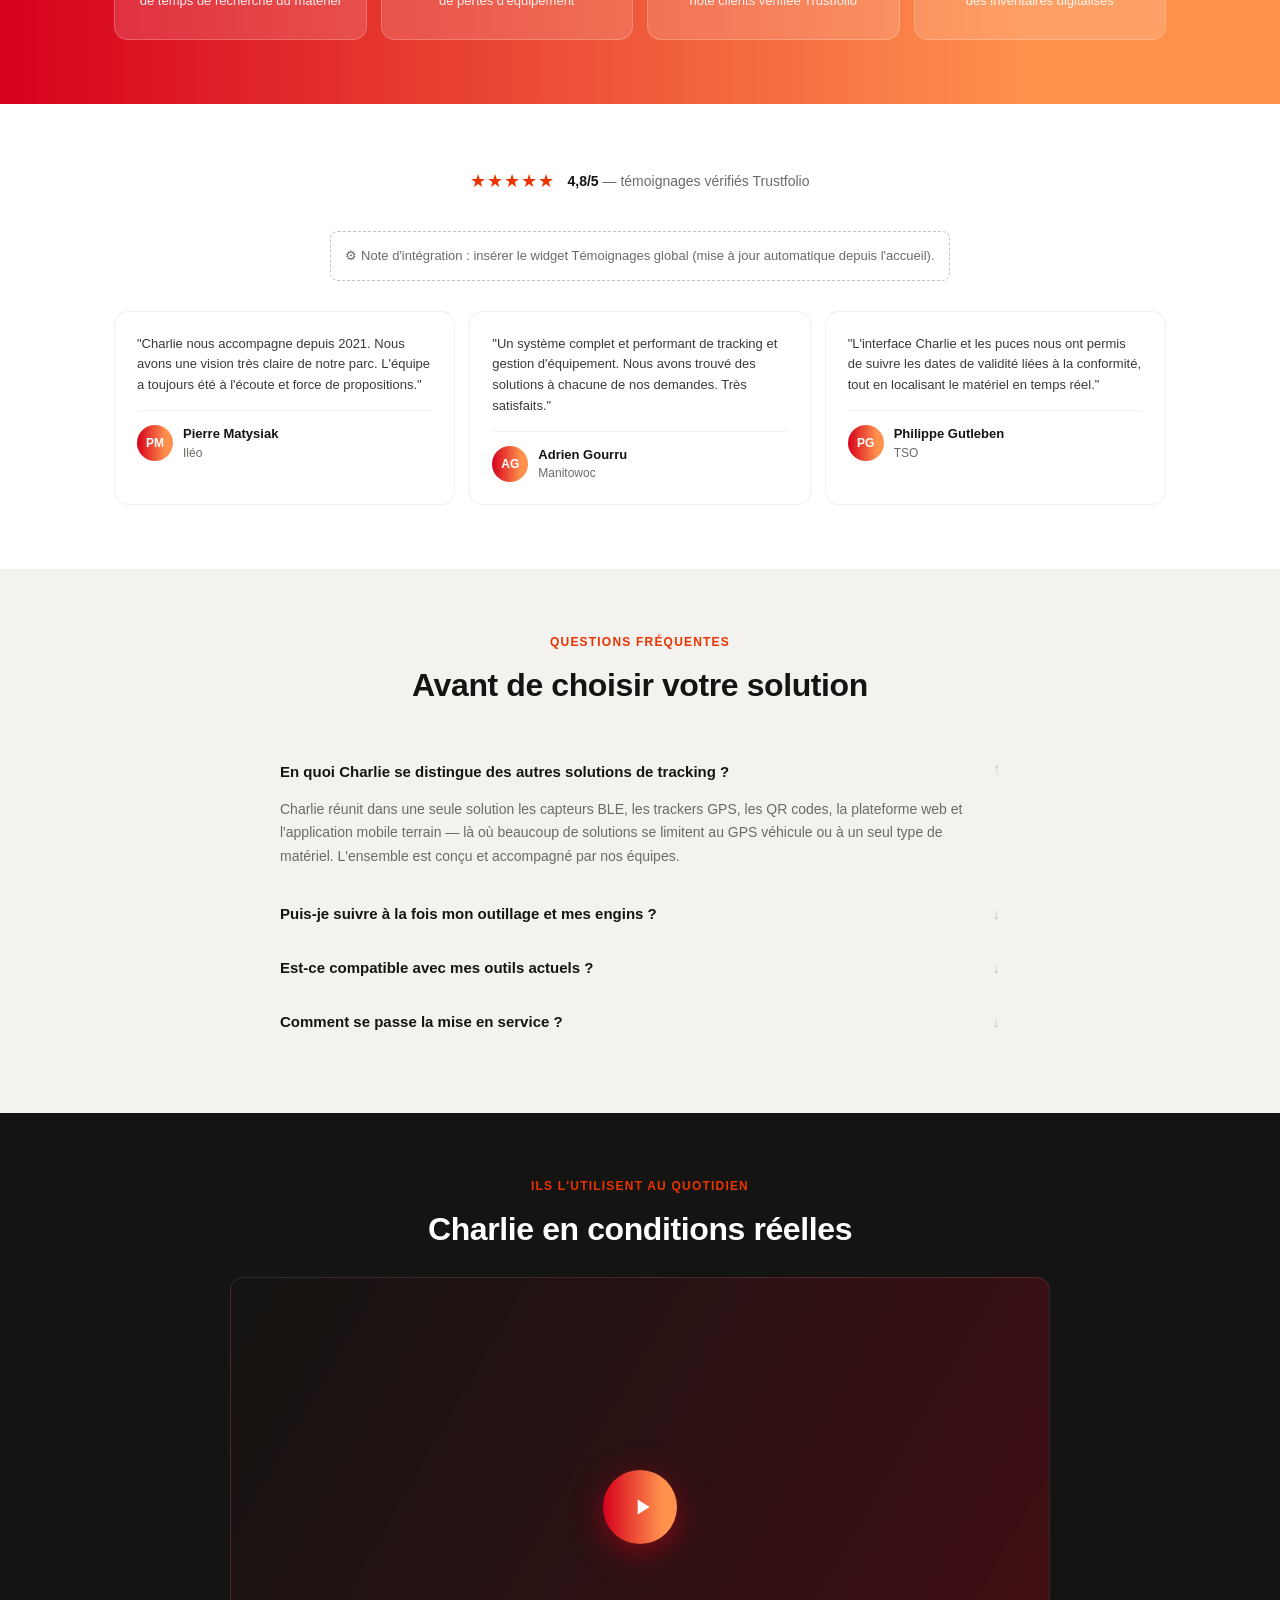
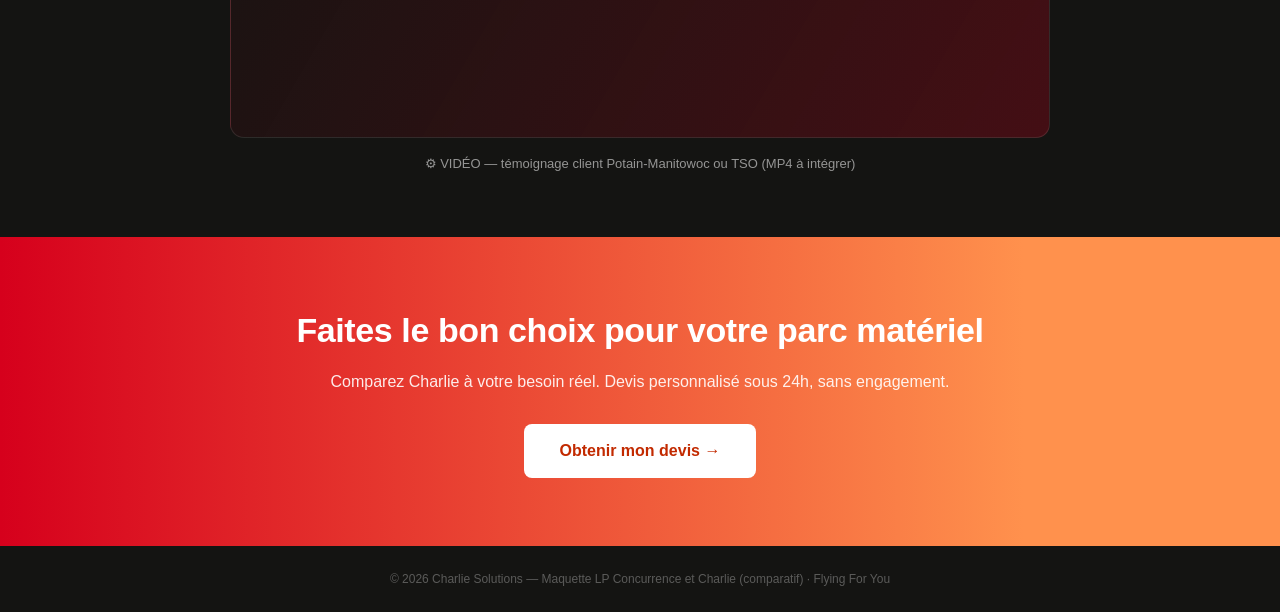
==== commit abfb7a80: "Add files via upload" ====
--- a/concurrence.html
+++ b/concurrence.html
@@ -47,12 +47,12 @@
     <div class="hero-grid">
       <div>
         <div class="hero-eyebrow">Comparatif des solutions de tracking de matériel</div>
-        <h1>Vous comparez les solutions ? <span class="hl">Voici pourquoi le BTP choisit Charlie</span>.</h1>
-        <p class="hero-sub">Géolocalisation, inventaire automatique, conformité et application terrain : Charlie réunit dans une seule solution ce que d'autres répartissent sur plusieurs outils. Conçu et accompagné en France, pour les contraintes réelles du chantier.</p>
+        <h1>Vous comparez les solutions ? <span class="hl">Voici pourquoi ils choisissent Charlie</span>.</h1>
+        <p class="hero-sub">Géolocalisation, inventaire automatique, conformité et application terrain : Charlie réunit dans une seule solution ce que d'autres répartissent sur plusieurs outils. Conçu pour les contraintes réelles du terrain, avec un accompagnement expert à chaque étape.</p>
         <div class="hero-bullets">
           <div class="hb"><span class="hb-ic"><svg viewBox="0 0 12 12"><polyline points="2,6 5,9 10,3"/></svg></span>Capteurs BLE + trackers GPS + QR codes dans un seul système</div>
           <div class="hb"><span class="hb-ic"><svg viewBox="0 0 12 12"><polyline points="2,6 5,9 10,3"/></svg></span>Plateforme web + mobile, adaptée au terrain</div>
-          <div class="hb"><span class="hb-ic"><svg viewBox="0 0 12 12"><polyline points="2,6 5,9 10,3"/></svg></span>Accompagnement français, note 4,8/5 (Trustfolio)</div>
+          <div class="hb"><span class="hb-ic"><svg viewBox="0 0 12 12"><polyline points="2,6 5,9 10,3"/></svg></span>Accompagnement sur mesure, note 4,8/5 (Trustfolio)</div>
         </div>
       </div>
       <div class="form-card" id="form">
@@ -68,12 +68,13 @@
           <div class="fg"><label>Téléphone <span class="req">*</span></label><input type="tel"></div>
         </div>
         <div class="fg-row">
-          <div class="fg"><label>Quantité <span class="req">*</span></label><select><option value="">—</option><option>0-100</option><option>100-250</option><option>250-500</option><option>500-1000</option><option>+1000</option></select></div>
-          <div class="fg"><label>Secteur <span class="req">*</span></label><select><option value="">—</option><option>Bâtiment</option><option>TP</option><option>Ferroviaire</option><option>Recyclage</option><option>Énergie</option><option>Industrie</option><option>Logistique</option><option>Collectivités</option><option>Autre</option></select></div>
+          <div class="fg"><label>Quantité</label><select><option value="">—</option><option>0-100</option><option>100-250</option><option>250-500</option><option>500-1000</option><option>+1000</option></select></div>
+          <div class="fg"><label>Secteur</label><select><option value="">—</option><option>Bâtiment</option><option>TP</option><option>Ferroviaire</option><option>Recyclage</option><option>Énergie</option><option>Industrie</option><option>Logistique</option><option>Collectivités</option><option>Autre</option></select></div>
         </div>
         <div class="fg"><label>Utilisez-vous déjà une solution ? <span class="req">*</span><span class="new-badge">qualif</span></label>
           <select><option value="">—</option><option>Non, c'est un premier projet</option><option>Oui, je compare / veux changer</option><option>Oui, en complément</option></select>
         </div>
+        <div class="fg"><label>Message</label><textarea rows="3" style="height:auto;min-height:68px;resize:vertical" placeholder="Précisez votre besoin (optionnel)"></textarea></div>
         <button class="form-btn">Obtenir mon devis →</button>
         <p class="form-foot">Réponse sous 24h · *Champs obligatoires</p>
       </div>
@@ -99,9 +100,10 @@
     <p class="sec-intro">Une solution pensée pour le terrain, pas un simple boîtier GPS.</p>
     <div class="why-grid">
       <div class="why-c"><div class="ic"><svg viewBox="0 0 24 24"><rect x="3" y="3" width="7" height="7" rx="1"/><rect x="14" y="3" width="7" height="7" rx="1"/><rect x="3" y="14" width="7" height="7" rx="1"/><rect x="14" y="14" width="7" height="7" rx="1"/></svg></div><h3>Une solution tout-en-un</h3><p>Capteurs BLE, trackers GPS, QR codes, plateforme web et application mobile : tout est intégré. Pas besoin de jongler entre plusieurs fournisseurs et interfaces.</p></div>
-      <div class="why-c"><div class="ic"><svg viewBox="0 0 24 24"><path d="M12 2a7 7 0 0 0-7 7c0 5 7 13 7 13s7-8 7-13a7 7 0 0 0-7-7z"/><circle cx="12" cy="9" r="2.5"/></svg></div><h3>Adapté à chaque matériel</h3><p>Du petit outillage électroportatif aux engins lourds, une gamme de capteurs et trackers couvre tous les cas, avec une autonomie jusqu'à 20 ans.</p></div>
-      <div class="why-c"><div class="ic"><svg viewBox="0 0 24 24"><path d="M21 15a2 2 0 0 1-2 2H7l-4 4V5a2 2 0 0 1 2-2h14a2 2 0 0 1 2 2z"/></svg></div><h3>Accompagnement français</h3><p>Une équipe à l'écoute, force de proposition, qui adapte l'application à vos besoins. Note 4,8/5 sur Trustfolio, support et mise en service inclus.</p></div>
-    </div>
+      <div class="why-c"><div class="ic"><svg viewBox="0 0 24 24"><path d="M12 2a7 7 0 0 0-7 7c0 5 7 13 7 13s7-8 7-13a7 7 0 0 0-7-7z"/><circle cx="12" cy="9" r="2.5"/></svg></div><h3>Adapté à chaque matériel</h3><p>Du petit outillage électroportatif aux engins lourds, une gamme de capteurs et trackers couvre tous les cas, avec une autonomie jusqu'à 15 ans.</p></div>
+      <div class="why-c"><div class="ic"><svg viewBox="0 0 24 24"><path d="M21 15a2 2 0 0 1-2 2H7l-4 4V5a2 2 0 0 1 2-2h14a2 2 0 0 1 2 2z"/></svg></div><h3>Accompagnement sur mesure</h3><p>Une équipe à l'écoute, force de proposition, qui adapte l'application à vos besoins. Note 4,8/5 sur Trustfolio, support et mise en service inclus.</p></div>
+    </div>
+    <div style="text-align:center;margin-top:34px"><a href="#form" class="cta-btn" style="background:var(--grad);color:#fff;display:inline-block">Comparer avec mon besoin réel →</a></div>
   </div>
 </section>
 
@@ -115,37 +117,38 @@
         <div>Critère</div><div class="charlie">Charlie Solutions</div><div>Solutions classiques</div>
       </div>
       <div class="cmp-row">
-        <div class="crit">Suivi outillage + engins + véhicules</div>
-        <div class="charlie-cell yes"><svg viewBox="0 0 18 18"><polyline points="3,9 7,13 15,4"/></svg>Une seule solution</div>
-        <div class="other-cell no"><svg viewBox="0 0 18 18"><line x1="4" y1="4" x2="14" y2="14"/><line x1="14" y1="4" x2="4" y2="14"/></svg>Souvent séparé</div>
-      </div>
-      <div class="cmp-row">
-        <div class="crit">Pose sans câblage, sans outil</div>
-        <div class="charlie-cell yes"><svg viewBox="0 0 18 18"><polyline points="3,9 7,13 15,4"/></svg>Adhésif, vis, aimant</div>
-        <div class="other-cell no"><svg viewBox="0 0 18 18"><line x1="4" y1="4" x2="14" y2="14"/><line x1="14" y1="4" x2="4" y2="14"/></svg>Variable</div>
+        <div class="crit">Multi-techno dans un seul système</div>
+        <div class="charlie-cell yes"><svg viewBox="0 0 18 18"><polyline points="3,9 7,13 15,4"/></svg>BLE + GPS/LTE-M + QR</div>
+        <div class="other-cell no"><svg viewBox="0 0 18 18"><line x1="4" y1="4" x2="14" y2="14"/><line x1="14" y1="4" x2="4" y2="14"/></svg>GPS véhicule surtout</div>
+      </div>
+      <div class="cmp-row">
+        <div class="crit">Suivi intérieur ET extérieur</div>
+        <div class="charlie-cell yes"><svg viewBox="0 0 18 18"><polyline points="3,9 7,13 15,4"/></svg>Atelier, entrepôt &amp; chantier</div>
+        <div class="other-cell no"><svg viewBox="0 0 18 18"><line x1="4" y1="4" x2="14" y2="14"/><line x1="14" y1="4" x2="4" y2="14"/></svg>Extérieur seulement</div>
       </div>
       <div class="cmp-row">
         <div class="crit">Fonctionne en zone blanche</div>
         <div class="charlie-cell yes"><svg viewBox="0 0 18 18"><polyline points="3,9 7,13 15,4"/></svg>Dernier point connu</div>
-        <div class="other-cell no"><svg viewBox="0 0 18 18"><line x1="4" y1="4" x2="14" y2="14"/><line x1="14" y1="4" x2="4" y2="14"/></svg>Pas toujours</div>
+        <div class="other-cell no"><svg viewBox="0 0 18 18"><line x1="4" y1="4" x2="14" y2="14"/><line x1="14" y1="4" x2="4" y2="14"/></svg>Perte du signal</div>
+      </div>
+      <div class="cmp-row">
+        <div class="crit">Autonomie sans recharge</div>
+        <div class="charlie-cell yes"><svg viewBox="0 0 18 18"><polyline points="3,9 7,13 15,4"/></svg>Jusqu'à 15 ans · IP69K</div>
+        <div class="other-cell no"><svg viewBox="0 0 18 18"><line x1="4" y1="4" x2="14" y2="14"/><line x1="14" y1="4" x2="4" y2="14"/></svg>Recharge ou filaire</div>
       </div>
       <div class="cmp-row">
         <div class="crit">Conformité &amp; VGP digitalisées</div>
-        <div class="charlie-cell yes"><svg viewBox="0 0 18 18"><polyline points="3,9 7,13 15,4"/></svg>Intégré</div>
-        <div class="other-cell no"><svg viewBox="0 0 18 18"><line x1="4" y1="4" x2="14" y2="14"/><line x1="14" y1="4" x2="4" y2="14"/></svg>Rarement</div>
-      </div>
-      <div class="cmp-row">
-        <div class="crit">Intégration ERP / WMS via API</div>
-        <div class="charlie-cell yes"><svg viewBox="0 0 18 18"><polyline points="3,9 7,13 15,4"/></svg>Disponible</div>
-        <div class="other-cell no"><svg viewBox="0 0 18 18"><line x1="4" y1="4" x2="14" y2="14"/><line x1="14" y1="4" x2="4" y2="14"/></svg>Limité</div>
-      </div>
-      <div class="cmp-row">
-        <div class="crit">Accompagnement &amp; support français</div>
-        <div class="charlie-cell yes"><svg viewBox="0 0 18 18"><polyline points="3,9 7,13 15,4"/></svg>Inclus</div>
-        <div class="other-cell no"><svg viewBox="0 0 18 18"><line x1="4" y1="4" x2="14" y2="14"/><line x1="14" y1="4" x2="4" y2="14"/></svg>Variable</div>
-      </div>
-    </div>
-    <p style="text-align:center;font-size:12px;color:var(--g500);margin-top:16px;max-width:680px;margin-left:auto;margin-right:auto">⚙ Tableau comparatif générique à valider — adapter les critères selon le positionnement souhaité face aux concurrents ciblés (Trackunit, Hilti On Track, TRAKmy, UBI Solutions…).</p>
+        <div class="charlie-cell yes"><svg viewBox="0 0 18 18"><polyline points="3,9 7,13 15,4"/></svg>Intégré à la plateforme</div>
+        <div class="other-cell no"><svg viewBox="0 0 18 18"><line x1="4" y1="4" x2="14" y2="14"/><line x1="14" y1="4" x2="4" y2="14"/></svg>Module tiers ou absent</div>
+      </div>
+      <div class="cmp-row">
+        <div class="crit">Accompagnement &amp; intégration API</div>
+        <div class="charlie-cell yes"><svg viewBox="0 0 18 18"><polyline points="3,9 7,13 15,4"/></svg>Équipe dédiée · API ouverte</div>
+        <div class="other-cell no"><svg viewBox="0 0 18 18"><line x1="4" y1="4" x2="14" y2="14"/><line x1="14" y1="4" x2="4" y2="14"/></svg>Support standard</div>
+      </div>
+    </div>
+    <p style="text-align:center;font-size:12px;color:var(--g500);margin-top:16px;max-width:680px;margin-left:auto;margin-right:auto">⚙ Comparatif volontairement factuel, sans marque nommée. Le positionnement final face aux concurrents ciblés (Trackunit, Hilti On Track, UBI Solutions…) reste à valider avec Matt.</p>
+    <div style="text-align:center;margin-top:28px"><a href="#form" class="cta-btn" style="background:var(--grad);color:#fff;display:inline-block">Obtenir mon devis →</a></div>
   </div>
 </section>
 
@@ -160,7 +163,7 @@
       <div class="how-c"><div class="hc-ic"><svg viewBox="0 0 24 24"><path d="M12 2a7 7 0 0 0-7 7c0 5 7 13 7 13s7-8 7-13a7 7 0 0 0-7-7z"/><circle cx="12" cy="9" r="2.5"/></svg></div><h3>En extérieur</h3><p>GPS + LTE-M pour un suivi temps réel longue distance sur les chantiers, les engins et les véhicules en déplacement.</p></div>
       <div class="how-c"><div class="hc-ic"><svg viewBox="0 0 24 24"><path d="M4 12a8 8 0 0 1 8-8 8 8 0 0 1 8 8"/><path d="M4 12a8 8 0 0 0 8 8 8 8 0 0 0 8-8"/><path d="M12 4v16"/></svg></div><h3>Même en zone blanche</h3><p>Hors couverture réseau, le dernier point connu est enregistré et les données remontent dès qu'une connexion est rétablie.</p></div>
     </div>
-    <p style="text-align:center;font-size:13px;color:var(--g500);margin-top:24px;max-width:680px;margin-left:auto;margin-right:auto">Une seule plateforme française pour piloter le tout, là où d'autres solutions imposent plusieurs systèmes ou se limitent à un seul environnement.</p>
+    <p style="text-align:center;font-size:13px;color:var(--g500);margin-top:24px;max-width:680px;margin-left:auto;margin-right:auto">Une seule plateforme unifiée pour piloter le tout, là où d'autres solutions imposent plusieurs systèmes ou se limitent à un seul environnement.</p>
   </div>
 </section>
 
@@ -197,11 +200,21 @@
     <p class="sec-tag">Questions fréquentes</p>
     <h2 class="sec-h2" style="margin-bottom:36px">Avant de choisir votre solution</h2>
     <div class="faq-wrap">
-      <div class="faq-item open"><button class="faq-q" onclick="tf(this)">En quoi Charlie se distingue des autres solutions de tracking ?<span class="faq-ar">↓</span></button><div class="faq-a"><p>Charlie réunit dans une seule solution les capteurs BLE, les trackers GPS, les QR codes, la plateforme web et l'application mobile terrain — là où beaucoup de solutions se limitent au GPS véhicule ou à un seul type de matériel. L'ensemble est conçu et accompagné en France.</p></div></div>
+      <div class="faq-item open"><button class="faq-q" onclick="tf(this)">En quoi Charlie se distingue des autres solutions de tracking ?<span class="faq-ar">↓</span></button><div class="faq-a"><p>Charlie réunit dans une seule solution les capteurs BLE, les trackers GPS, les QR codes, la plateforme web et l'application mobile terrain — là où beaucoup de solutions se limitent au GPS véhicule ou à un seul type de matériel. L'ensemble est conçu et accompagné par nos équipes.</p></div></div>
       <div class="faq-item"><button class="faq-q" onclick="tf(this)">Puis-je suivre à la fois mon outillage et mes engins ?<span class="faq-ar">↓</span></button><div class="faq-a"><p>Oui. La gamme couvre le petit outillage électroportatif (capteurs Lite) jusqu'aux engins et véhicules (trackers GPS + LTE-M), avec une seule plateforme pour tout piloter.</p></div></div>
       <div class="faq-item"><button class="faq-q" onclick="tf(this)">Est-ce compatible avec mes outils actuels ?<span class="faq-ar">↓</span></button><div class="faq-a"><p>Oui, l'API Charlie permet l'intégration avec la plupart des ERP et WMS. De nombreux clients l'ont déjà connectée à leurs outils internes, avec accompagnement technique.</p></div></div>
       <div class="faq-item"><button class="faq-q" onclick="tf(this)">Comment se passe la mise en service ?<span class="faq-ar">↓</span></button><div class="faq-a"><p>Les capteurs se posent sans outil (adhésif, vis, rivet ou aimant) et nos équipes vous accompagnent à la mise en service, avec un support technique et une adaptation de l'application à vos besoins.</p></div></div>
     </div>
+  </div>
+</section>
+
+<!-- VIDÉO RÉASSURANCE -->
+<section class="video-sec">
+  <div class="wrap">
+    <p class="sec-tag">Ils l'utilisent au quotidien</p>
+    <h2 class="sec-h2">Charlie en conditions réelles</h2>
+    <div class="video-frame"><div class="play-btn"><svg viewBox="0 0 24 24"><path d="M8 5v14l11-7z"/></svg></div></div>
+    <p class="video-cap">⚙ VIDÉO — témoignage client Potain-Manitowoc ou TSO (MP4 à intégrer)</p>
   </div>
 </section>
 
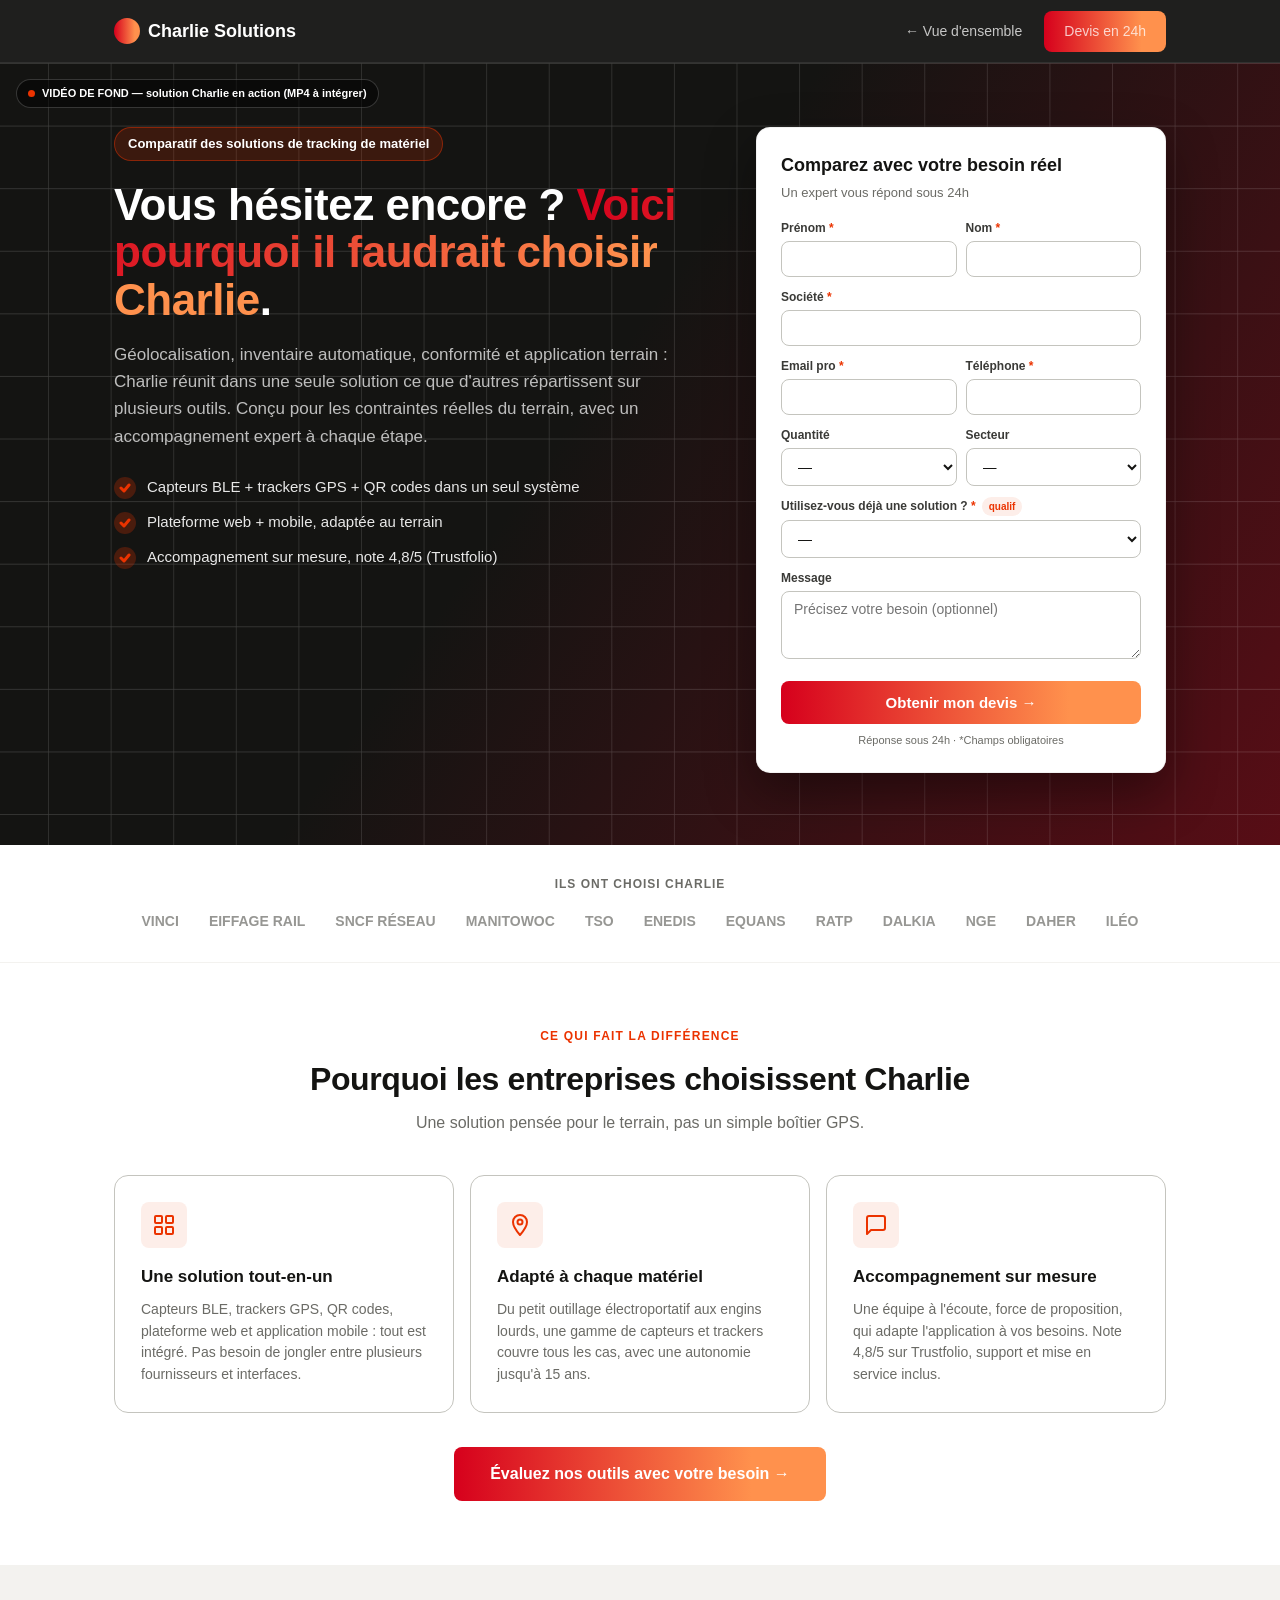
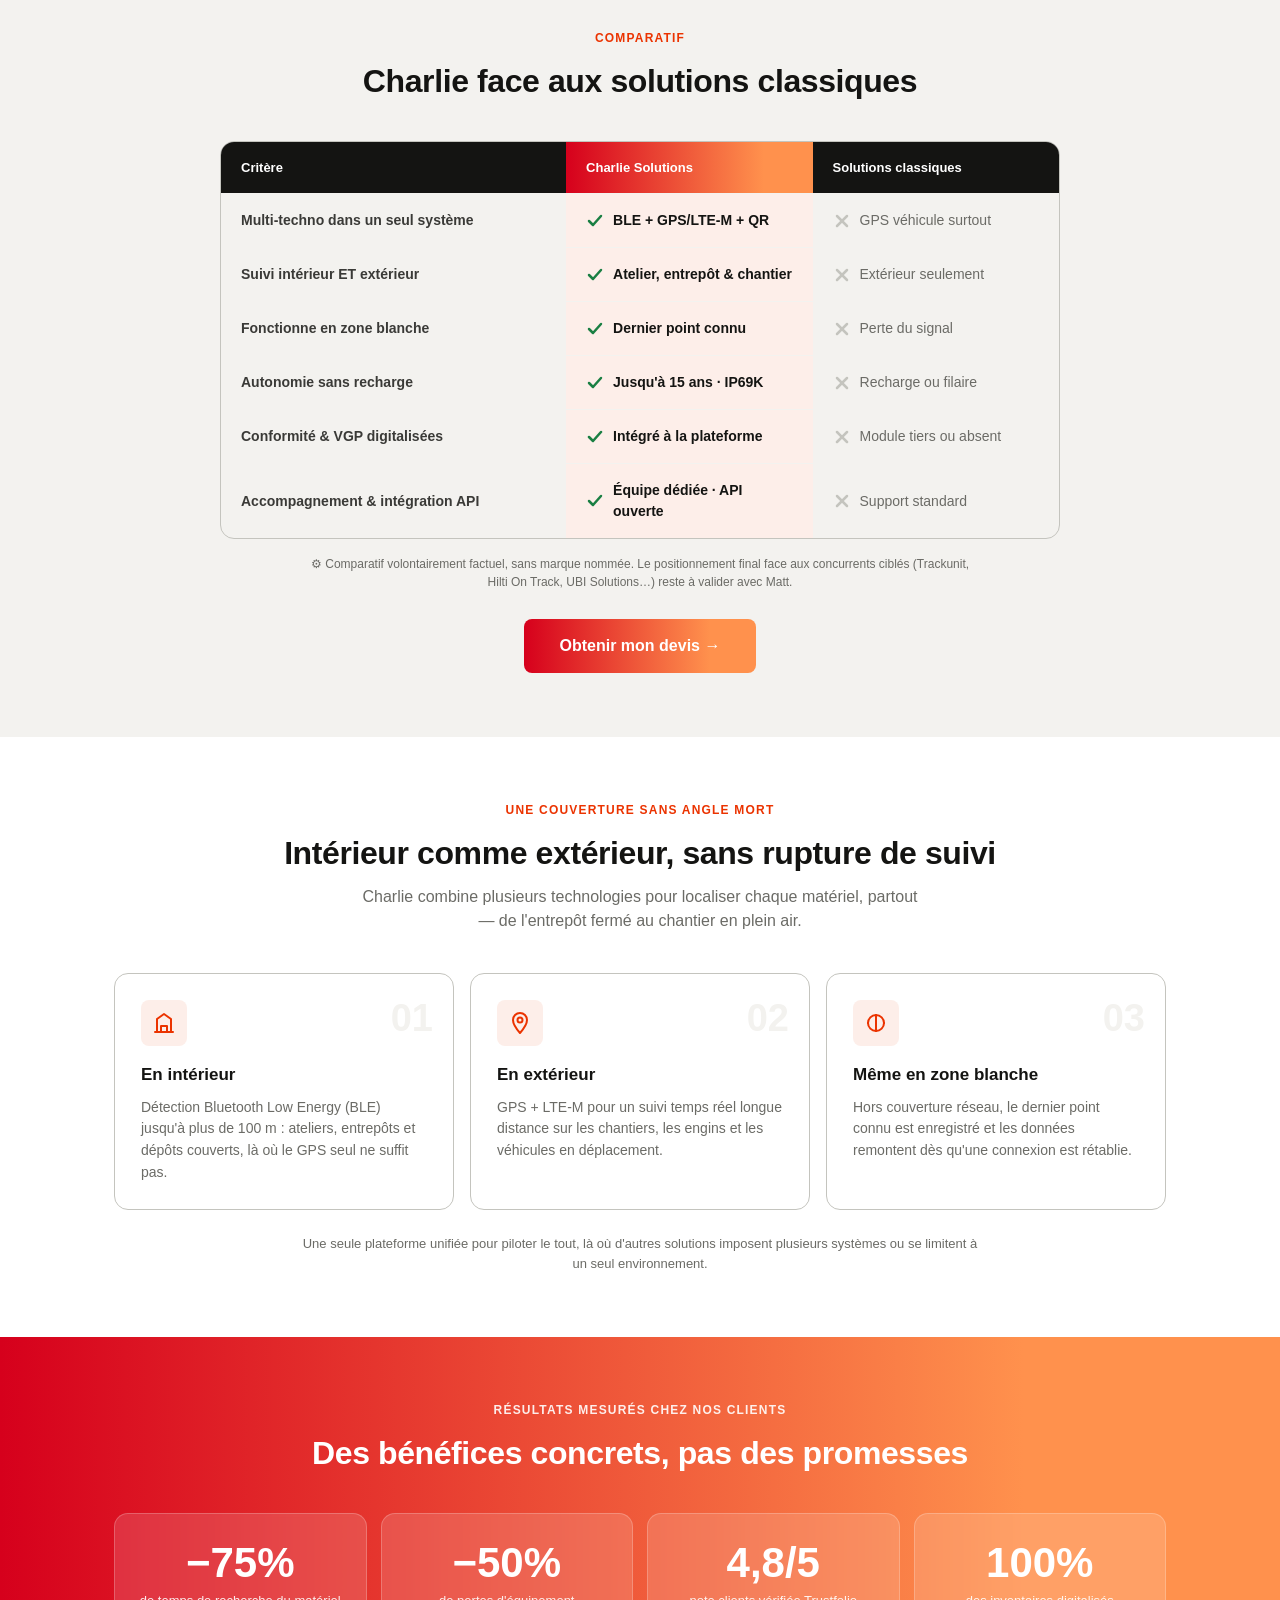
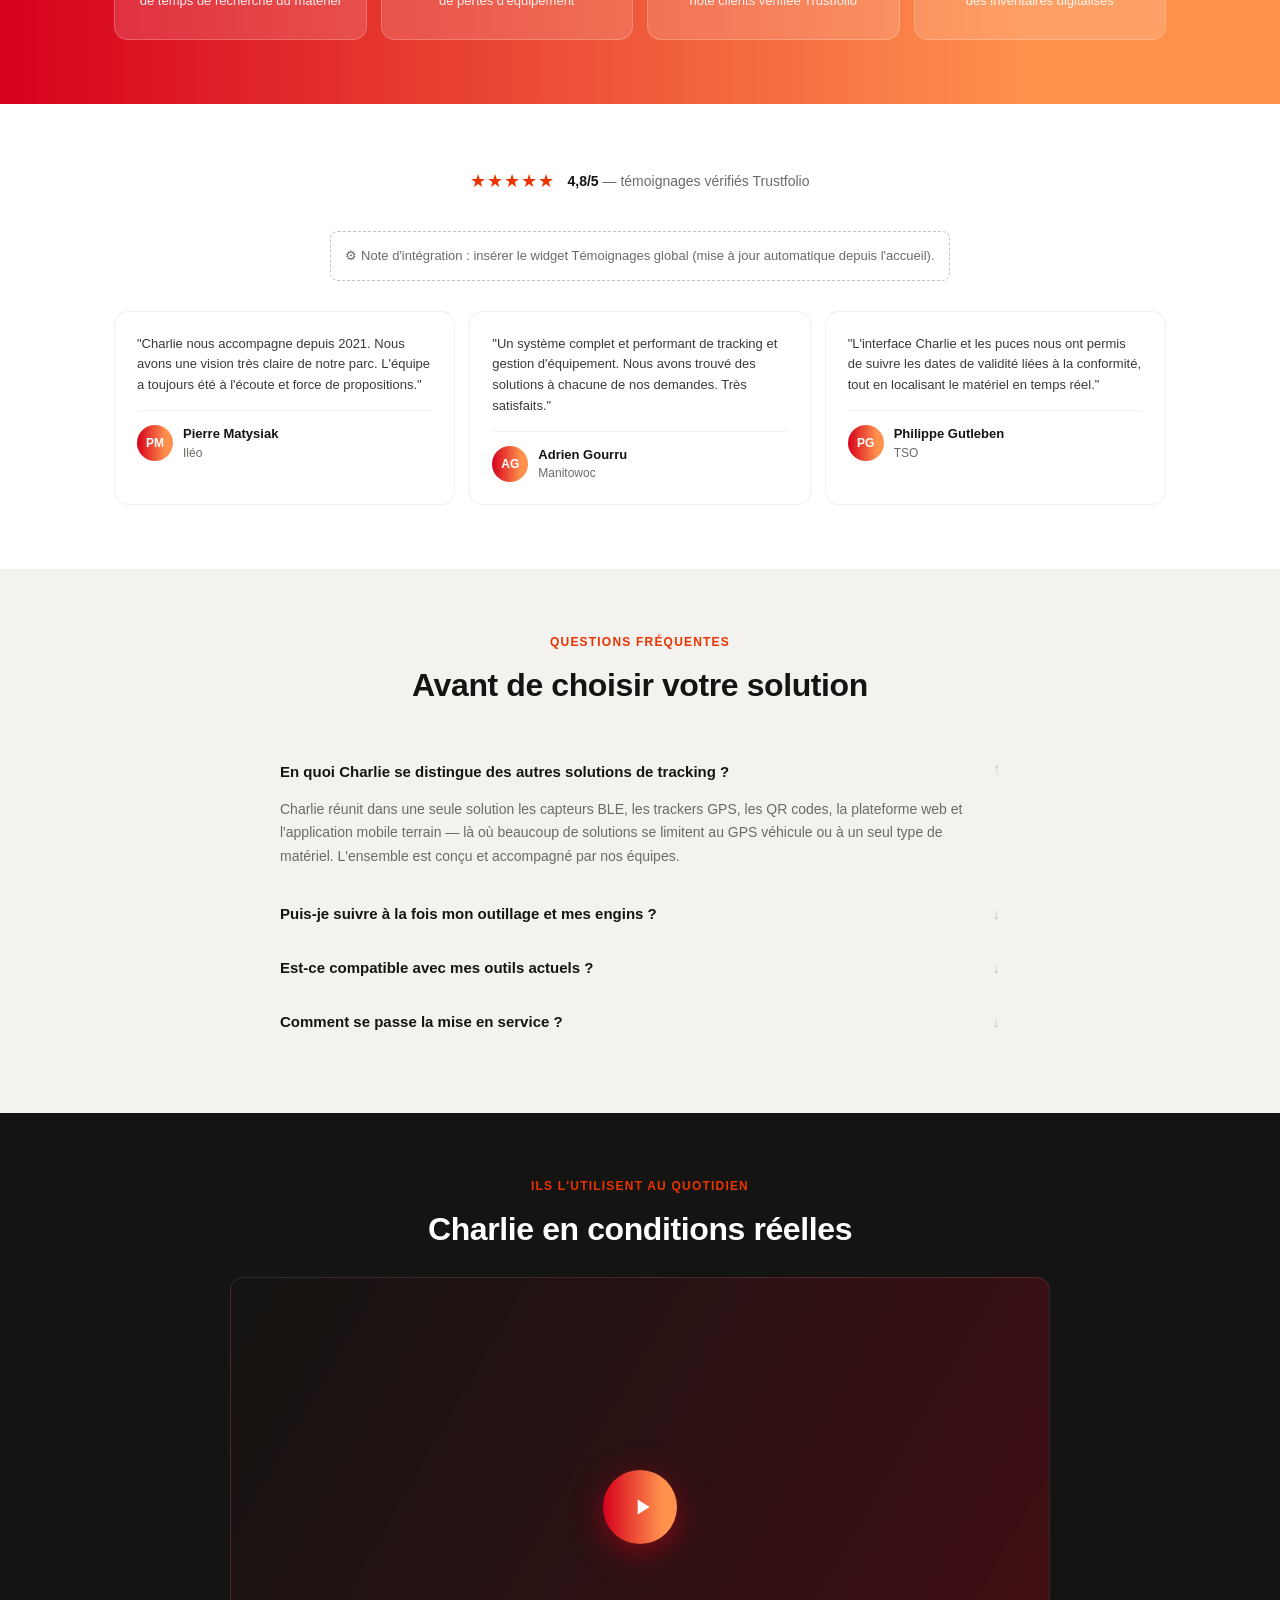
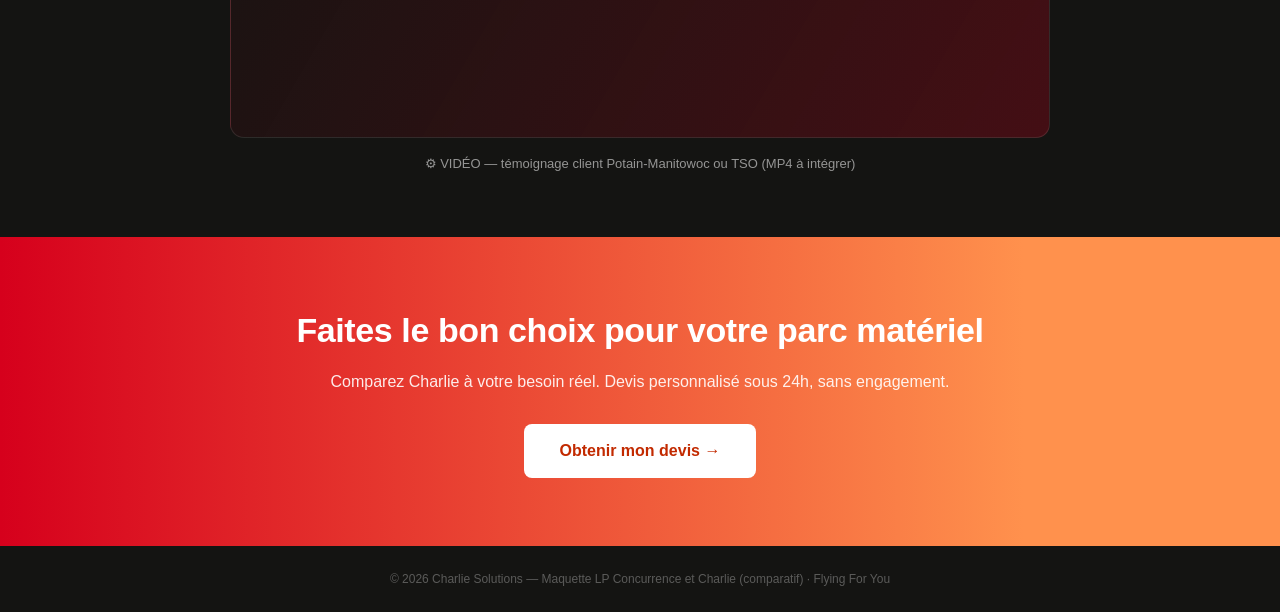
==== commit abd4a992: "Add files via upload" ====
--- a/concurrence.html
+++ b/concurrence.html
@@ -47,7 +47,7 @@
     <div class="hero-grid">
       <div>
         <div class="hero-eyebrow">Comparatif des solutions de tracking de matériel</div>
-        <h1>Vous comparez les solutions ? <span class="hl">Voici pourquoi ils choisissent Charlie</span>.</h1>
+        <h1>Vous hésitez encore ? <span class="hl">Voici pourquoi il faudrait choisir Charlie</span>.</h1>
         <p class="hero-sub">Géolocalisation, inventaire automatique, conformité et application terrain : Charlie réunit dans une seule solution ce que d'autres répartissent sur plusieurs outils. Conçu pour les contraintes réelles du terrain, avec un accompagnement expert à chaque étape.</p>
         <div class="hero-bullets">
           <div class="hb"><span class="hb-ic"><svg viewBox="0 0 12 12"><polyline points="2,6 5,9 10,3"/></svg></span>Capteurs BLE + trackers GPS + QR codes dans un seul système</div>
@@ -103,7 +103,7 @@
       <div class="why-c"><div class="ic"><svg viewBox="0 0 24 24"><path d="M12 2a7 7 0 0 0-7 7c0 5 7 13 7 13s7-8 7-13a7 7 0 0 0-7-7z"/><circle cx="12" cy="9" r="2.5"/></svg></div><h3>Adapté à chaque matériel</h3><p>Du petit outillage électroportatif aux engins lourds, une gamme de capteurs et trackers couvre tous les cas, avec une autonomie jusqu'à 15 ans.</p></div>
       <div class="why-c"><div class="ic"><svg viewBox="0 0 24 24"><path d="M21 15a2 2 0 0 1-2 2H7l-4 4V5a2 2 0 0 1 2-2h14a2 2 0 0 1 2 2z"/></svg></div><h3>Accompagnement sur mesure</h3><p>Une équipe à l'écoute, force de proposition, qui adapte l'application à vos besoins. Note 4,8/5 sur Trustfolio, support et mise en service inclus.</p></div>
     </div>
-    <div style="text-align:center;margin-top:34px"><a href="#form" class="cta-btn" style="background:var(--grad);color:#fff;display:inline-block">Comparer avec mon besoin réel →</a></div>
+    <div style="text-align:center;margin-top:34px"><a href="#form" class="cta-btn" style="background:var(--grad);color:#fff;display:inline-block">Évaluez nos outils avec votre besoin →</a></div>
   </div>
 </section>
 
